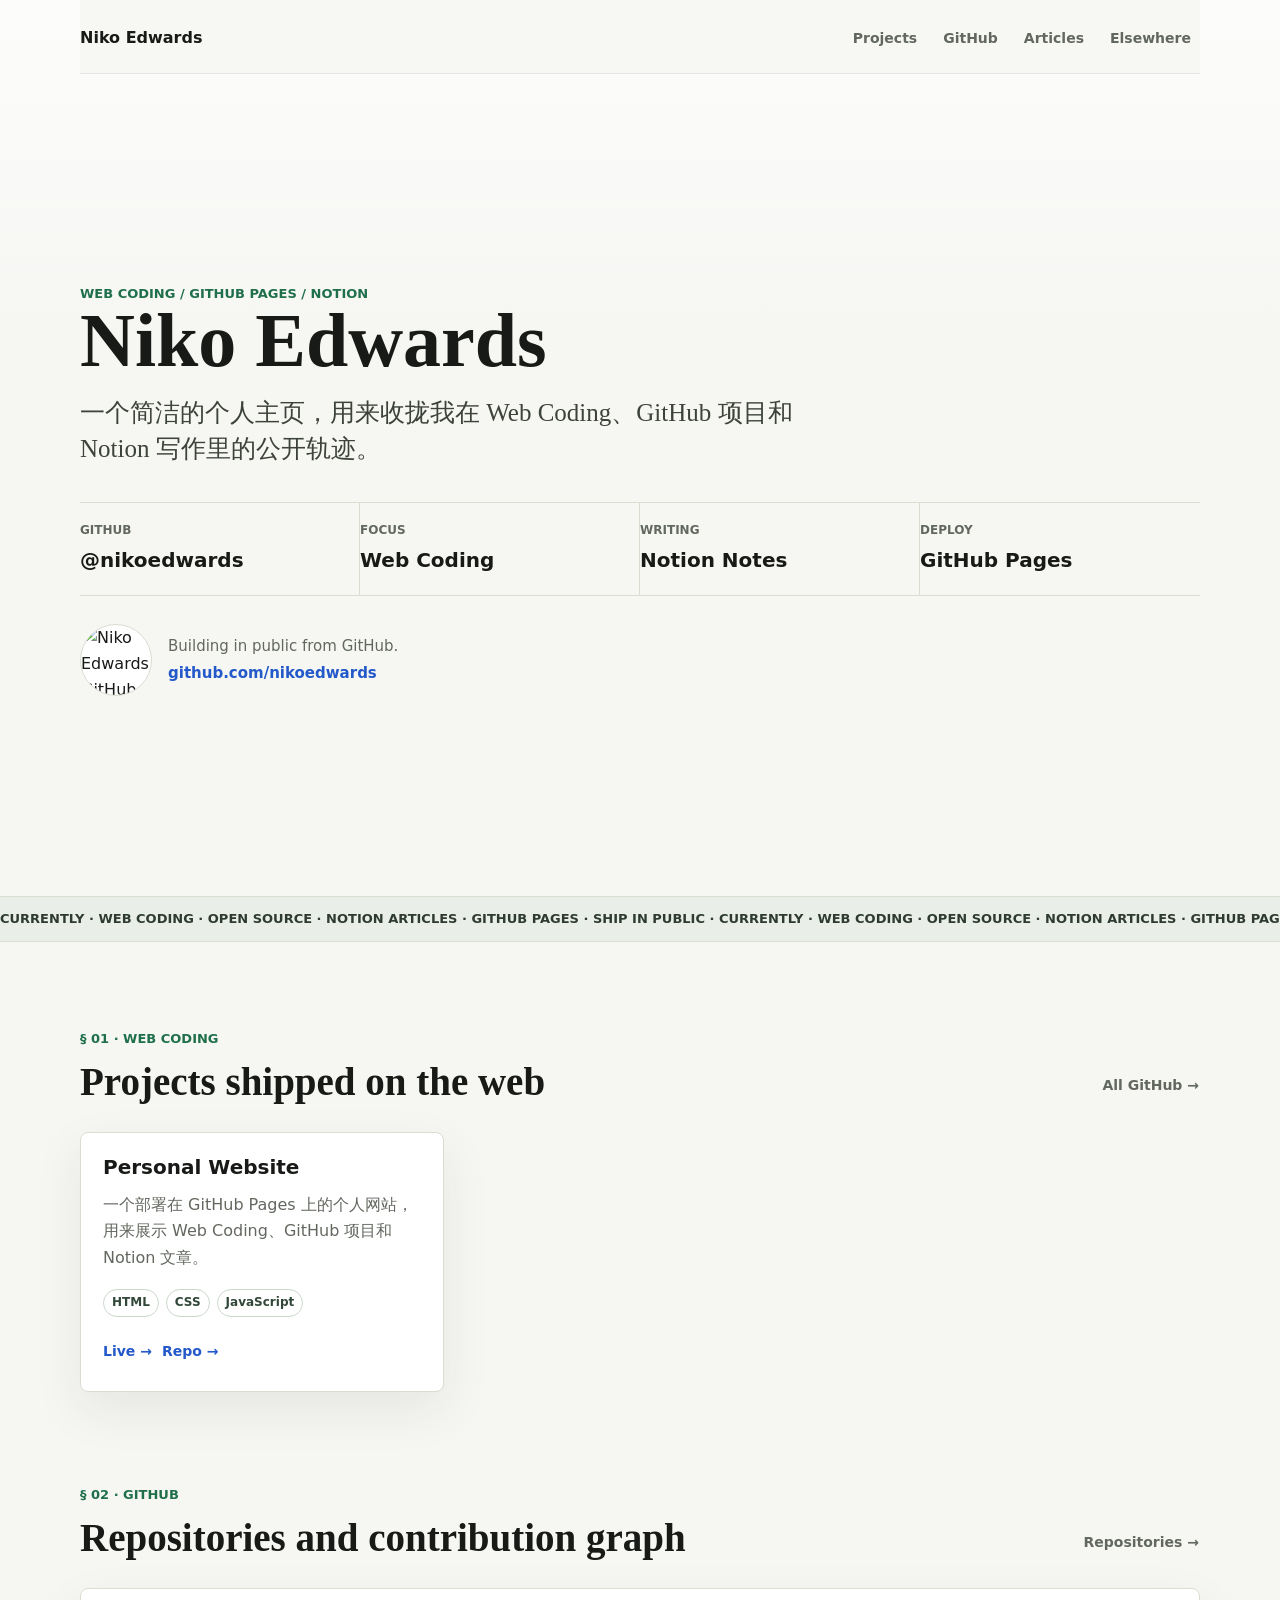
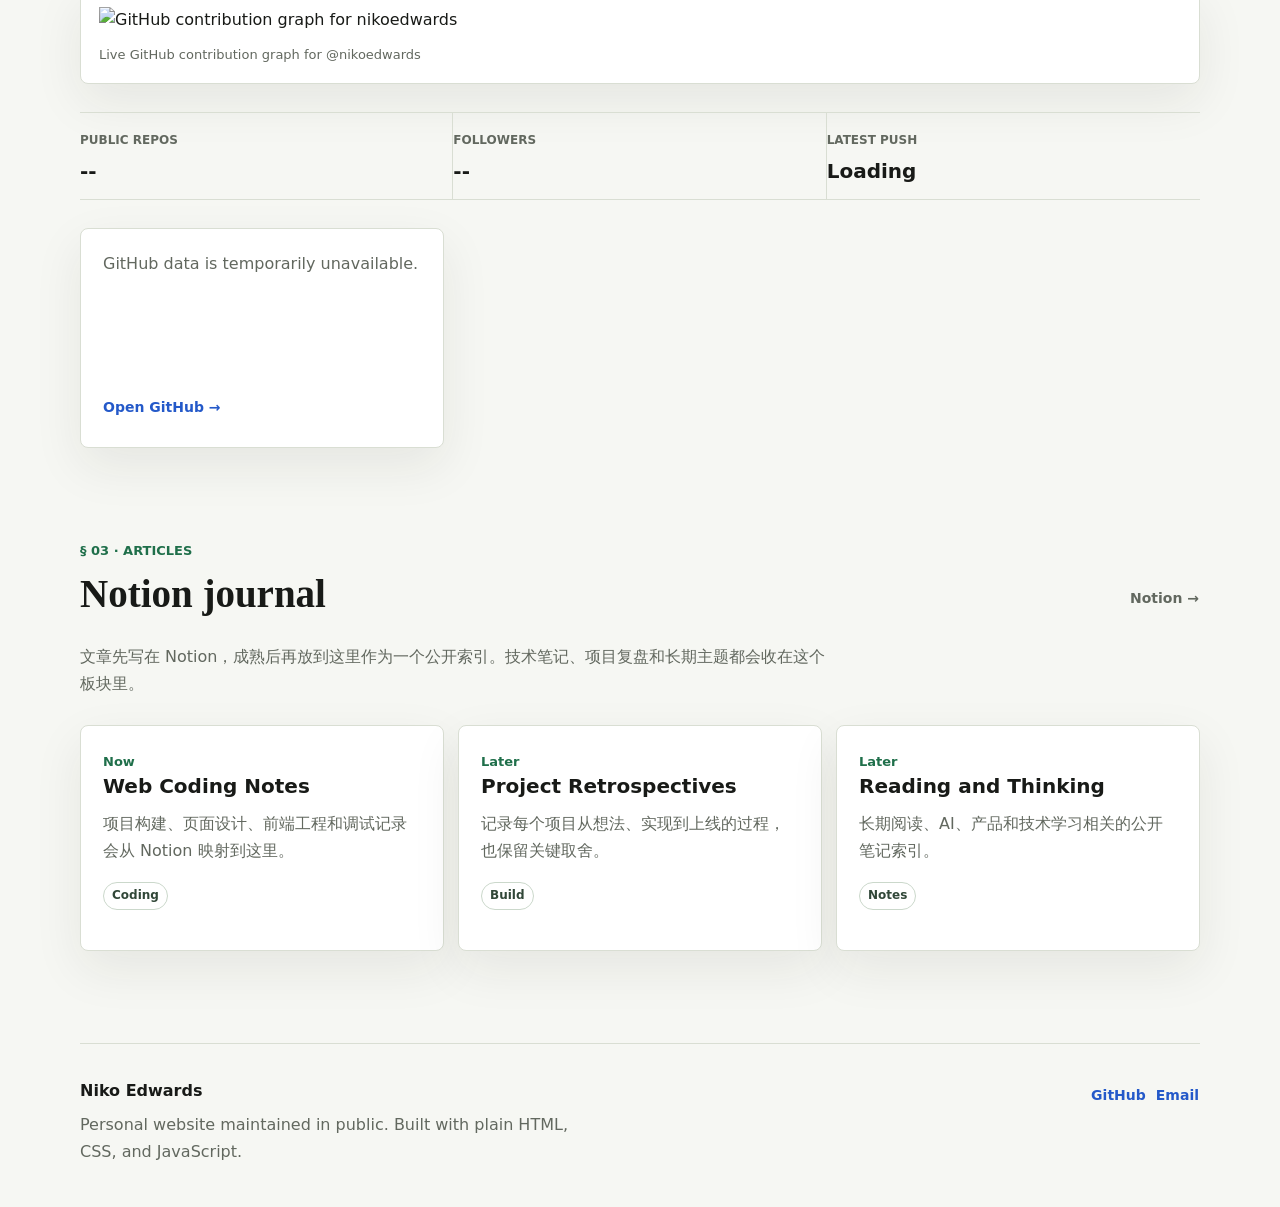
==== index.html @ 412f2b90 "Build personal website" ====
<!doctype html>
<html lang="zh-CN">
  <head>
    <meta charset="utf-8" />
    <meta name="viewport" content="width=device-width, initial-scale=1" />
    <title>Niko Edwards - Personal Website</title>
    <meta
      name="description"
      content="Niko Edwards 的个人网站，展示 Web Coding 项目、GitHub 仓库、Contribution 面板和 Notion 文章。"
    />
    <meta property="og:title" content="Niko Edwards - Personal Website" />
    <meta
      property="og:description"
      content="Web Coding projects, GitHub repositories, Notion articles, and social links."
    />
    <meta property="og:type" content="website" />
    <link rel="stylesheet" href="styles.css" />
    <script defer src="script.js"></script>
  </head>
  <body>
    <header class="site-header" aria-label="Primary">
      <a class="brand" href="#top">Niko Edwards</a>
      <nav class="nav-links" aria-label="Site navigation">
        <a href="#projects">Projects</a>
        <a href="#github">GitHub</a>
        <a href="#articles">Articles</a>
        <a href="#elsewhere">Elsewhere</a>
      </nav>
    </header>

    <main id="top">
      <section class="hero" aria-labelledby="hero-title">
        <div class="hero-kicker">Web Coding / GitHub Pages / Notion</div>
        <h1 id="hero-title">Niko Edwards</h1>
        <p class="hero-copy">
          一个简洁的个人主页，用来收拢我在 Web Coding、GitHub 项目和 Notion 写作里的公开轨迹。
        </p>

        <div class="hero-meta" aria-label="Profile summary">
          <div>
            <span>GitHub</span>
            <strong>@nikoedwards</strong>
          </div>
          <div>
            <span>Focus</span>
            <strong>Web Coding</strong>
          </div>
          <div>
            <span>Writing</span>
            <strong>Notion Notes</strong>
          </div>
          <div>
            <span>Deploy</span>
            <strong>GitHub Pages</strong>
          </div>
        </div>

        <div class="profile-strip" aria-label="GitHub profile">
          <img
            id="avatar"
            class="avatar"
            src="https://avatars.githubusercontent.com/u/76367747?v=4"
            alt="Niko Edwards GitHub avatar"
          />
          <div class="profile-copy">
            <span id="profile-line">Building in public from GitHub.</span>
            <a href="https://github.com/nikoedwards" target="_blank" rel="noreferrer">
              github.com/nikoedwards
            </a>
          </div>
        </div>
      </section>

      <div class="ticker" aria-hidden="true">
        <div>
          CURRENTLY · WEB CODING · OPEN SOURCE · NOTION ARTICLES · GITHUB PAGES · SHIP IN PUBLIC ·
          CURRENTLY · WEB CODING · OPEN SOURCE · NOTION ARTICLES · GITHUB PAGES · SHIP IN PUBLIC ·
        </div>
      </div>

      <section id="projects" class="section" aria-labelledby="projects-title">
        <div class="section-index">§ 01 · WEB CODING</div>
        <div class="section-head">
          <h2 id="projects-title">Projects shipped on the web</h2>
          <a class="text-link" href="https://github.com/nikoedwards" target="_blank" rel="noreferrer">
            All GitHub →
          </a>
        </div>
        <div id="project-grid" class="project-grid" aria-live="polite"></div>
      </section>

      <section id="github" class="section github-section" aria-labelledby="github-title">
        <div class="section-index">§ 02 · GITHUB</div>
        <div class="section-head">
          <h2 id="github-title">Repositories and contribution graph</h2>
          <a class="text-link" href="https://github.com/nikoedwards?tab=repositories" target="_blank" rel="noreferrer">
            Repositories →
          </a>
        </div>

        <figure class="contribution-frame">
          <img
            src="https://ghchart.rshah.org/1f6f4a/nikoedwards"
            alt="GitHub contribution graph for nikoedwards"
            loading="lazy"
          />
          <figcaption>Live GitHub contribution graph for @nikoedwards</figcaption>
        </figure>

        <div class="repo-summary" aria-label="GitHub summary">
          <div>
            <span>Public repos</span>
            <strong id="repo-count">--</strong>
          </div>
          <div>
            <span>Followers</span>
            <strong id="follower-count">--</strong>
          </div>
          <div>
            <span>Latest push</span>
            <strong id="latest-push">Loading</strong>
          </div>
        </div>

        <div id="repo-grid" class="repo-grid" aria-live="polite">
          <article class="repo-card loading-card">Loading GitHub repositories...</article>
        </div>
      </section>

      <section id="articles" class="section" aria-labelledby="articles-title">
        <div class="section-index">§ 03 · ARTICLES</div>
        <div class="section-head">
          <h2 id="articles-title">Notion journal</h2>
          <a id="notion-link" class="text-link" href="#" target="_blank" rel="noreferrer">Notion →</a>
        </div>
        <p class="section-copy">
          文章先写在 Notion，成熟后再放到这里作为一个公开索引。技术笔记、项目复盘和长期主题都会收在这个板块里。
        </p>
        <div id="article-grid" class="article-grid" aria-live="polite"></div>
      </section>
    </main>

    <footer id="elsewhere" class="site-footer">
      <div>
        <strong>Niko Edwards</strong>
        <p>Personal website maintained in public. Built with plain HTML, CSS, and JavaScript.</p>
      </div>
      <nav id="social-links" class="footer-links" aria-label="Social links"></nav>
    </footer>
  </body>
</html>
---- styles.css ----
:root {
  color-scheme: light;
  --paper: #f6f7f3;
  --ink: #181a17;
  --muted: #62685f;
  --line: #d9ded3;
  --panel: #ffffff;
  --green: #1f6f4a;
  --blue: #2459c9;
  --amber: #a85a16;
  --shadow: 0 18px 50px rgba(32, 43, 30, 0.08);
}

* {
  box-sizing: border-box;
}

html {
  scroll-behavior: smooth;
}

body {
  margin: 0;
  background:
    linear-gradient(180deg, rgba(255, 255, 255, 0.72), rgba(255, 255, 255, 0) 340px),
    var(--paper);
  color: var(--ink);
  font-family:
    Inter, ui-sans-serif, system-ui, -apple-system, BlinkMacSystemFont, "Segoe UI", sans-serif;
  font-size: 16px;
  line-height: 1.65;
  letter-spacing: 0;
}

a {
  color: inherit;
  text-decoration: none;
}

img {
  display: block;
  max-width: 100%;
}

.site-header {
  position: sticky;
  top: 0;
  z-index: 10;
  display: flex;
  align-items: center;
  justify-content: space-between;
  gap: 24px;
  width: min(1120px, calc(100% - 40px));
  margin: 0 auto;
  padding: 20px 0 16px;
  background: rgba(246, 247, 243, 0.88);
  border-bottom: 1px solid rgba(24, 26, 23, 0.08);
  backdrop-filter: blur(16px);
}

.brand {
  font-weight: 800;
  white-space: nowrap;
}

.nav-links,
.footer-links {
  display: flex;
  flex-wrap: wrap;
  gap: 8px;
  justify-content: flex-end;
}

.nav-links a,
.footer-links a,
.text-link {
  min-height: 36px;
  display: inline-flex;
  align-items: center;
  border: 1px solid transparent;
  color: var(--muted);
  font-size: 14px;
  font-weight: 700;
}

.nav-links a {
  padding: 6px 8px;
}

.nav-links a:hover,
.footer-links a:hover,
.text-link:hover {
  color: var(--ink);
  border-bottom-color: var(--green);
}

main {
  width: min(1120px, calc(100% - 40px));
  margin: 0 auto;
}

.hero {
  min-height: calc(100vh - 78px);
  display: flex;
  flex-direction: column;
  justify-content: center;
  padding: 56px 0 48px;
}

.hero-kicker,
.section-index {
  color: var(--green);
  font-size: 13px;
  font-weight: 800;
  text-transform: uppercase;
}

h1,
h2,
h3,
p {
  margin-top: 0;
}

h1 {
  max-width: 880px;
  margin-bottom: 18px;
  font-family: Georgia, "Times New Roman", serif;
  font-size: 76px;
  line-height: 0.96;
  font-weight: 700;
  letter-spacing: 0;
}

.hero-copy {
  max-width: 720px;
  margin-bottom: 34px;
  color: #3d433a;
  font-family: Georgia, "Times New Roman", serif;
  font-size: 25px;
  line-height: 1.45;
}

.hero-meta,
.repo-summary {
  display: grid;
  grid-template-columns: repeat(4, minmax(0, 1fr));
  border-top: 1px solid var(--line);
  border-bottom: 1px solid var(--line);
}

.hero-meta div,
.repo-summary div {
  min-height: 92px;
  padding: 18px 18px 16px 0;
  border-right: 1px solid var(--line);
}

.hero-meta div:last-child,
.repo-summary div:last-child {
  border-right: 0;
}

.hero-meta span,
.repo-summary span {
  display: block;
  color: var(--muted);
  font-size: 12px;
  font-weight: 800;
  text-transform: uppercase;
}

.hero-meta strong,
.repo-summary strong {
  display: block;
  margin-top: 8px;
  color: var(--ink);
  font-size: 20px;
  line-height: 1.2;
}

.profile-strip {
  display: flex;
  align-items: center;
  gap: 16px;
  margin-top: 28px;
}

.avatar {
  width: 72px;
  height: 72px;
  border-radius: 50%;
  border: 1px solid var(--line);
  background: var(--panel);
}

.profile-copy {
  display: grid;
  gap: 2px;
  color: var(--muted);
  font-size: 15px;
}

.profile-copy a {
  color: var(--blue);
  font-weight: 800;
}

.ticker {
  position: relative;
  left: 50%;
  width: 100vw;
  margin: 0 0 86px -50vw;
  overflow: hidden;
  border-top: 1px solid var(--line);
  border-bottom: 1px solid var(--line);
  background: #e9efe8;
  color: #2f3b30;
  font-size: 13px;
  font-weight: 900;
  white-space: nowrap;
}

.ticker div {
  width: max-content;
  padding: 11px 0;
  animation: ticker 34s linear infinite;
}

@keyframes ticker {
  from {
    transform: translateX(0);
  }

  to {
    transform: translateX(-50%);
  }
}

.section {
  padding: 0 0 92px;
}

.section-head {
  display: flex;
  align-items: flex-end;
  justify-content: space-between;
  gap: 24px;
  margin: 12px 0 28px;
}

h2 {
  max-width: 680px;
  margin-bottom: 0;
  font-family: Georgia, "Times New Roman", serif;
  font-size: 39px;
  line-height: 1.1;
  font-weight: 700;
  letter-spacing: 0;
}

.section-copy {
  max-width: 760px;
  margin-bottom: 28px;
  color: var(--muted);
}

.project-grid,
.repo-grid,
.article-grid {
  display: grid;
  grid-template-columns: repeat(3, minmax(0, 1fr));
  gap: 14px;
}

.project-card,
.repo-card,
.article-card {
  min-height: 250px;
  display: flex;
  flex-direction: column;
  justify-content: space-between;
  padding: 22px;
  border: 1px solid var(--line);
  border-radius: 8px;
  background: var(--panel);
  box-shadow: var(--shadow);
}

.project-card h3,
.repo-card h3,
.article-card h3 {
  margin-bottom: 12px;
  font-size: 20px;
  line-height: 1.25;
  letter-spacing: 0;
}

.project-card p,
.repo-card p,
.article-card p {
  margin-bottom: 18px;
  color: var(--muted);
}

.tag-list {
  display: flex;
  flex-wrap: wrap;
  gap: 7px;
  margin: 0 0 18px;
  padding: 0;
  list-style: none;
}

.tag-list li {
  padding: 3px 8px;
  border: 1px solid #cbd8cb;
  border-radius: 999px;
  color: #314738;
  font-size: 12px;
  font-weight: 800;
}

.card-links {
  display: flex;
  flex-wrap: wrap;
  gap: 10px;
  margin-top: auto;
}

.card-links a {
  min-height: 34px;
  display: inline-flex;
  align-items: center;
  color: var(--blue);
  font-size: 14px;
  font-weight: 800;
}

.github-section {
  position: relative;
}

.contribution-frame {
  margin: 0 0 18px;
  padding: 18px;
  overflow: auto;
  border: 1px solid var(--line);
  border-radius: 8px;
  background: var(--panel);
  box-shadow: var(--shadow);
}

.contribution-frame img {
  min-width: 720px;
  width: 100%;
  height: auto;
}

.contribution-frame figcaption {
  margin-top: 10px;
  color: var(--muted);
  font-size: 13px;
}

.repo-summary {
  margin: 28px 0;
  grid-template-columns: repeat(3, minmax(0, 1fr));
}

.repo-summary div {
  min-height: 84px;
}

.repo-card {
  min-height: 220px;
}

.repo-meta {
  display: flex;
  flex-wrap: wrap;
  gap: 12px;
  color: var(--muted);
  font-size: 13px;
  font-weight: 800;
}

.language-dot {
  width: 9px;
  height: 9px;
  display: inline-block;
  margin-right: 6px;
  border-radius: 50%;
  background: var(--amber);
}

.loading-card {
  color: var(--muted);
}

.article-card {
  min-height: 210px;
}

.article-date {
  color: var(--green);
  font-size: 13px;
  font-weight: 800;
}

.site-footer {
  width: min(1120px, calc(100% - 40px));
  display: flex;
  justify-content: space-between;
  gap: 36px;
  margin: 0 auto;
  padding: 34px 0 42px;
  border-top: 1px solid var(--line);
  color: var(--muted);
}

.site-footer strong {
  color: var(--ink);
}

.site-footer p {
  max-width: 520px;
  margin: 8px 0 0;
}

.footer-links {
  align-content: flex-start;
}

.footer-links a {
  color: var(--blue);
}

@media (prefers-reduced-motion: reduce) {
  html {
    scroll-behavior: auto;
  }

  .ticker div {
    animation: none;
  }
}

@media (max-width: 820px) {
  .site-header {
    align-items: flex-start;
    flex-direction: column;
    gap: 10px;
  }

  main,
  .site-header,
  .site-footer {
    width: min(100% - 28px, 1120px);
  }

  .hero {
    min-height: auto;
    padding: 46px 0 40px;
  }

  h1 {
    font-size: 48px;
  }

  .hero-copy {
    font-size: 21px;
  }

  .hero-meta,
  .repo-summary {
    grid-template-columns: repeat(2, minmax(0, 1fr));
  }

  .hero-meta div:nth-child(2),
  .repo-summary div:nth-child(2) {
    border-right: 0;
  }

  .project-grid,
  .repo-grid,
  .article-grid {
    grid-template-columns: 1fr;
  }

  .section-head {
    align-items: flex-start;
    flex-direction: column;
    gap: 8px;
  }

  h2 {
    font-size: 32px;
  }

  .site-footer {
    flex-direction: column;
  }
}

@media (max-width: 520px) {
  body {
    font-size: 15px;
  }

  .nav-links {
    justify-content: flex-start;
  }

  .nav-links a {
    padding-left: 0;
    padding-right: 10px;
  }

  h1 {
    font-size: 42px;
  }

  .hero-copy {
    font-size: 19px;
  }

  .hero-meta,
  .repo-summary {
    grid-template-columns: 1fr;
  }

  .hero-meta div,
  .repo-summary div,
  .hero-meta div:nth-child(2),
  .repo-summary div:nth-child(2) {
    border-right: 0;
  }

  .profile-strip {
    align-items: flex-start;
  }

  .avatar {
    width: 58px;
    height: 58px;
  }

  .ticker {
    margin-bottom: 64px;
  }

  .section {
    padding-bottom: 72px;
  }
}
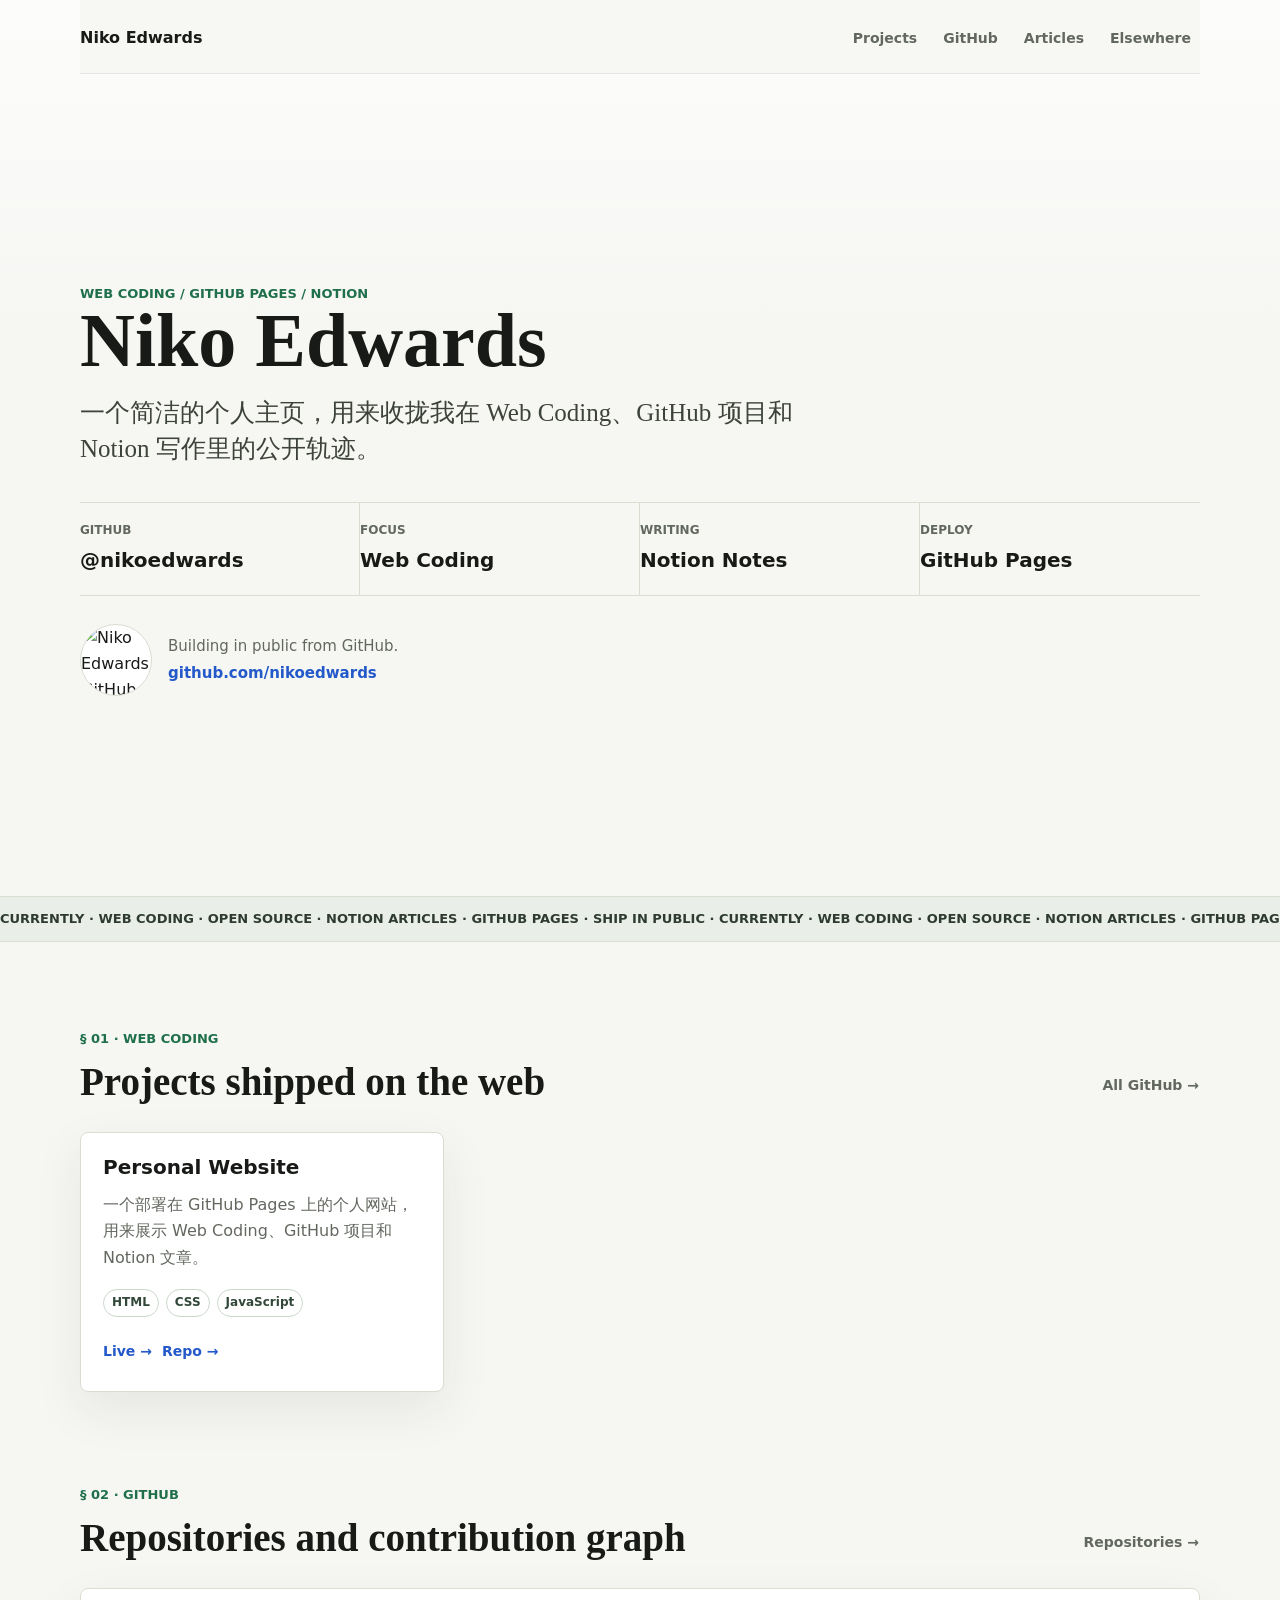
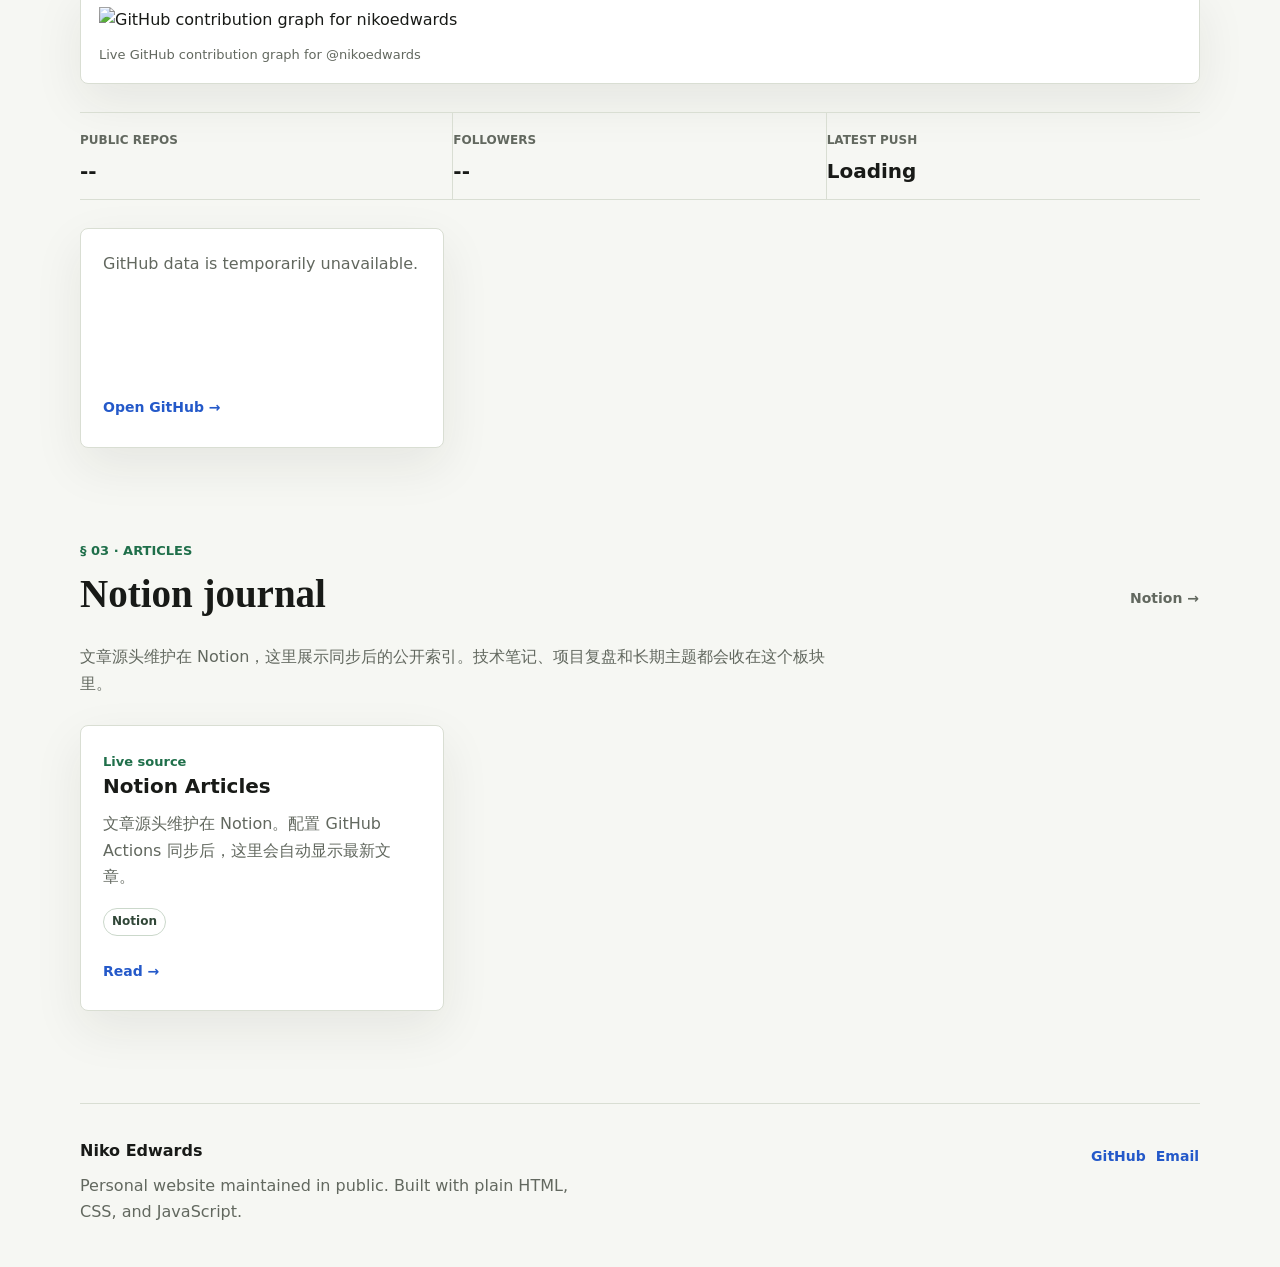
==== commit 035d11fc: "Add Notion article sync" ====
--- a/index.html
+++ b/index.html
@@ -134,9 +134,11 @@
           <a id="notion-link" class="text-link" href="#" target="_blank" rel="noreferrer">Notion →</a>
         </div>
         <p class="section-copy">
-          文章先写在 Notion，成熟后再放到这里作为一个公开索引。技术笔记、项目复盘和长期主题都会收在这个板块里。
+          文章源头维护在 Notion，这里展示同步后的公开索引。技术笔记、项目复盘和长期主题都会收在这个板块里。
         </p>
-        <div id="article-grid" class="article-grid" aria-live="polite"></div>
+        <div id="article-grid" class="article-grid" aria-live="polite">
+          <article class="article-card loading-card">Loading articles...</article>
+        </div>
       </section>
     </main>
 
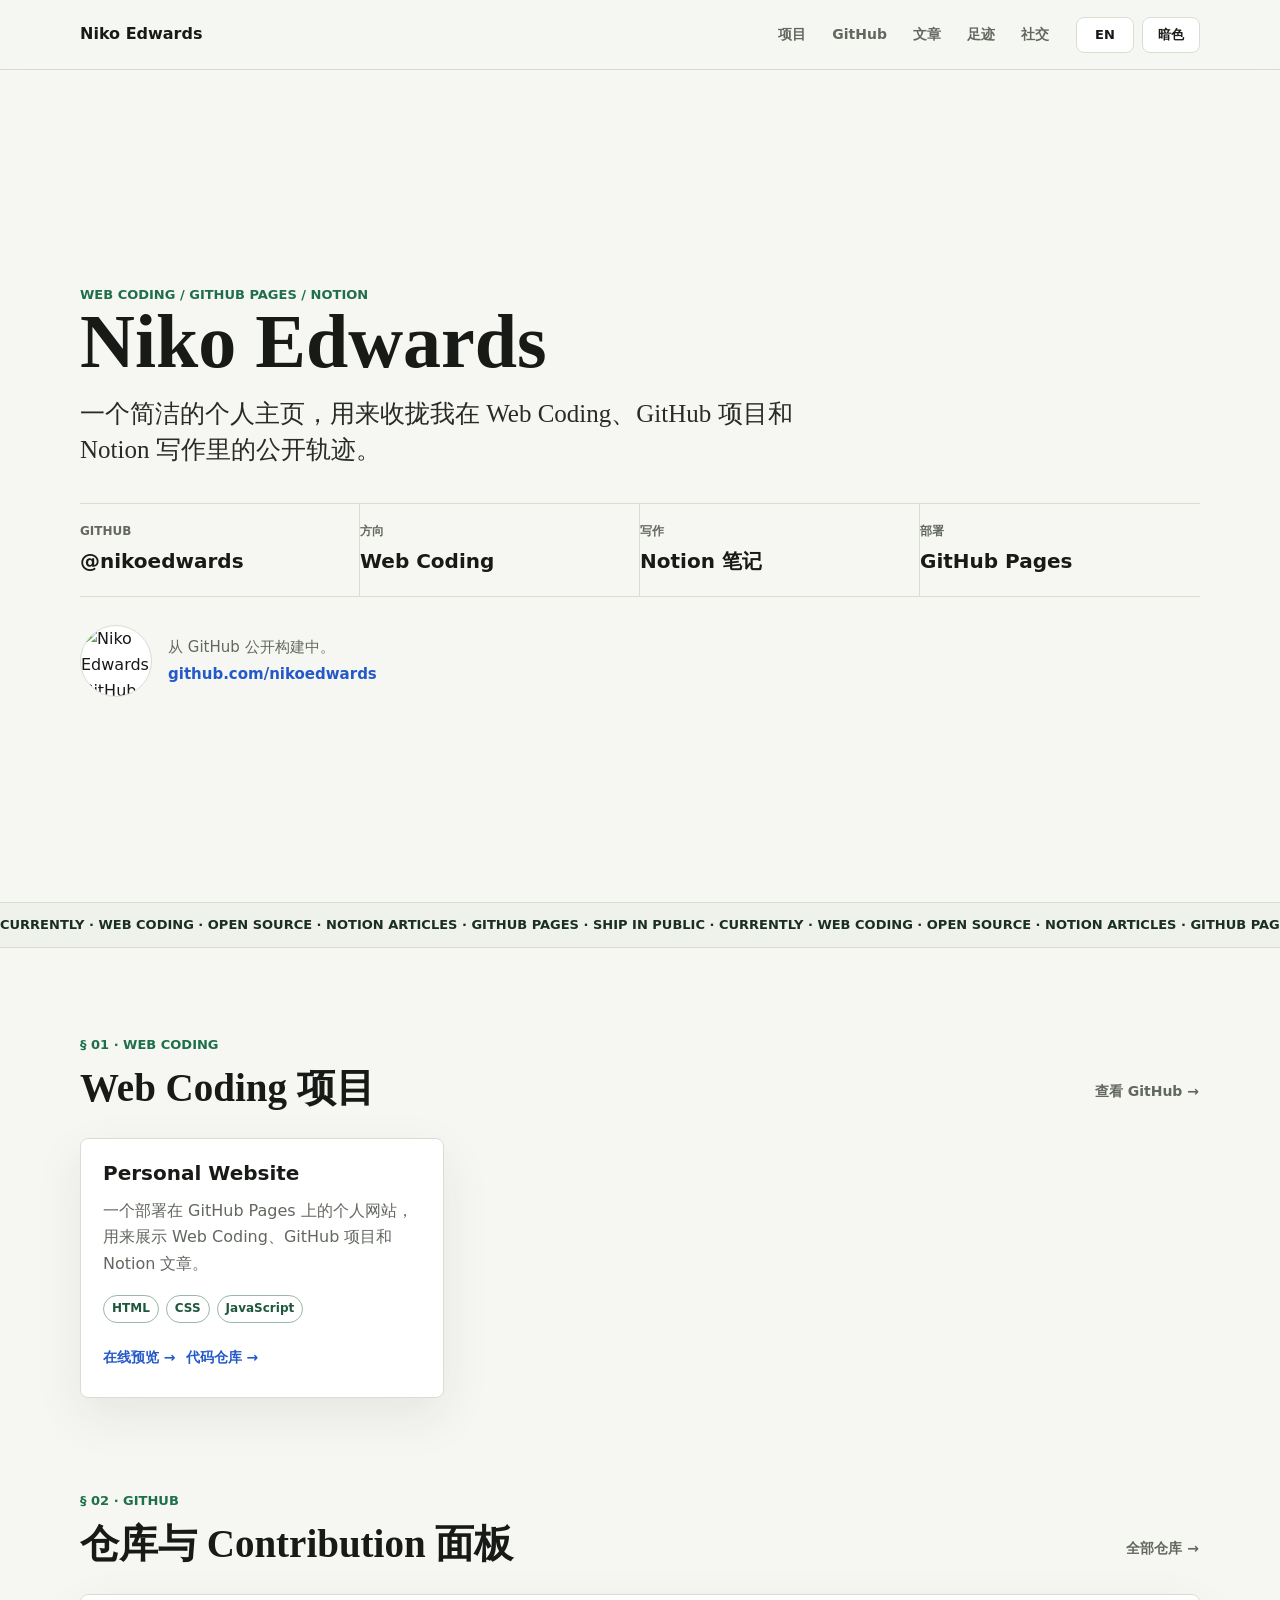
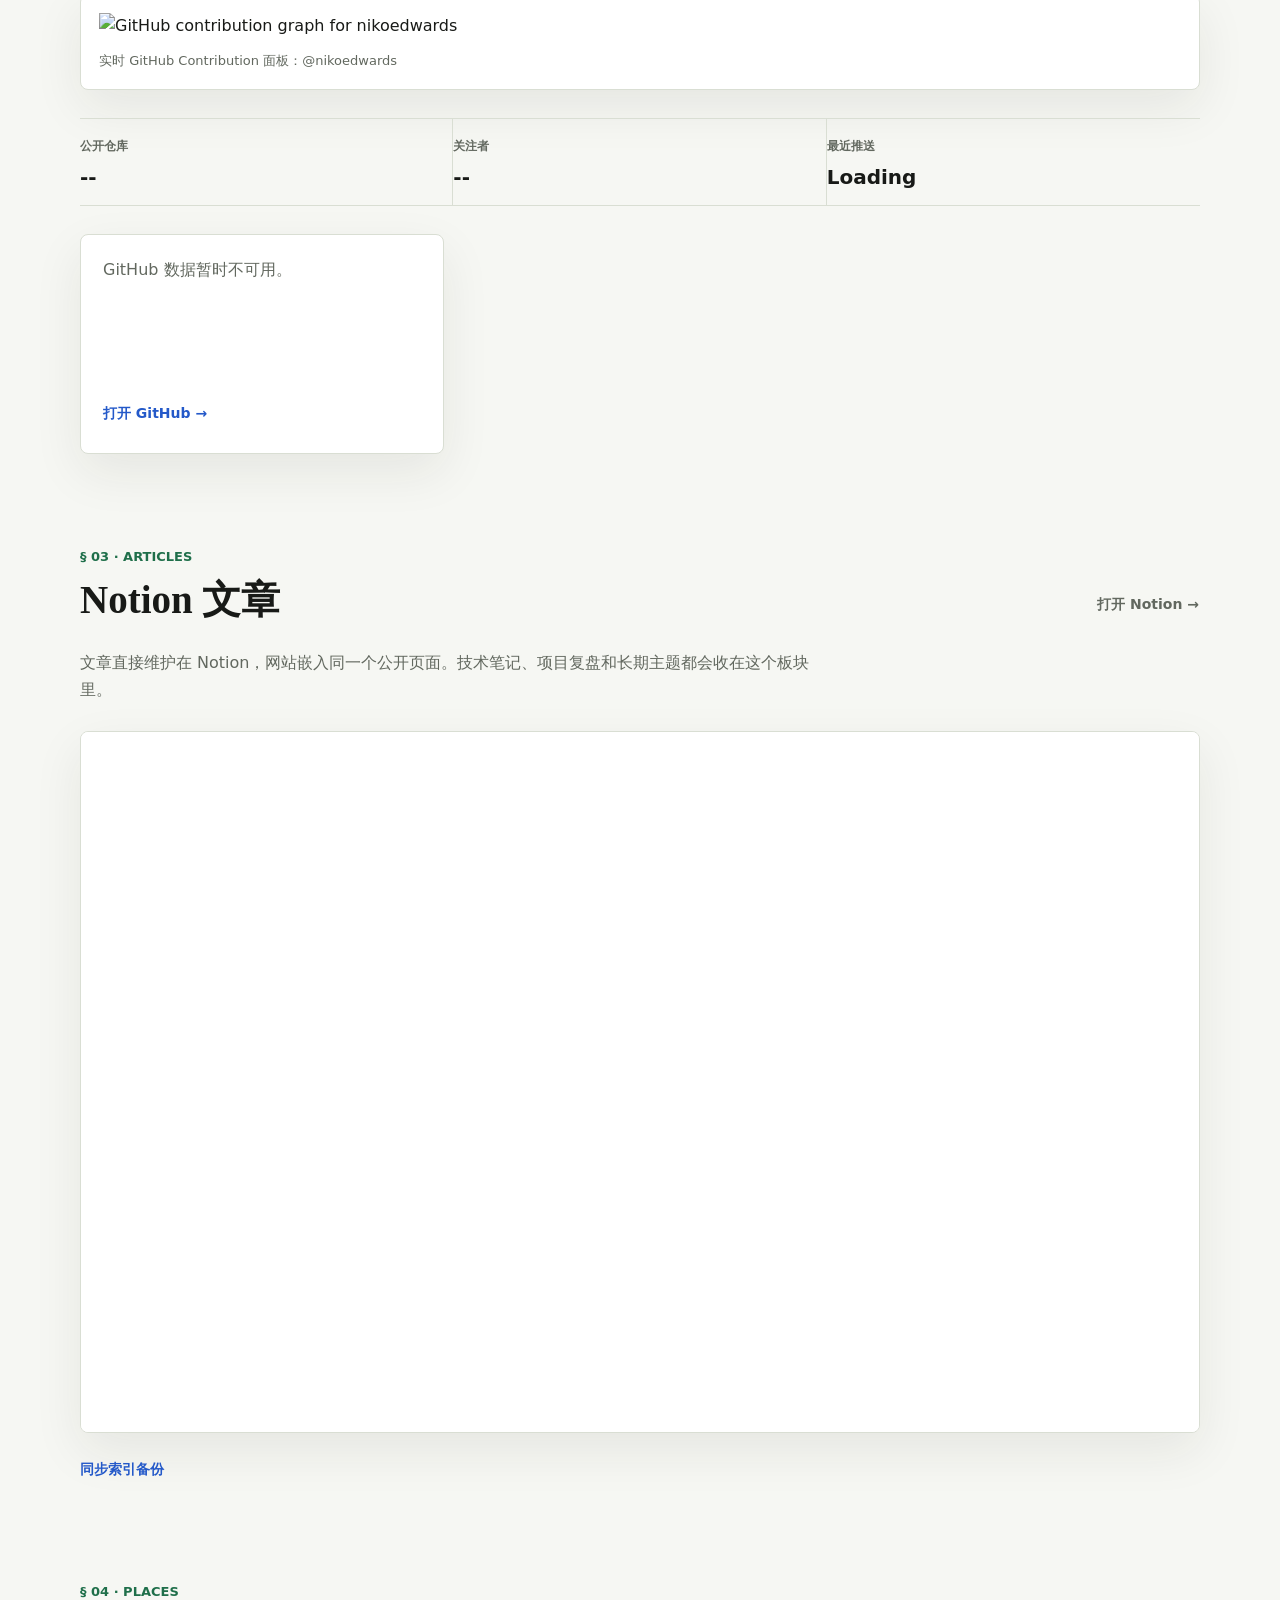
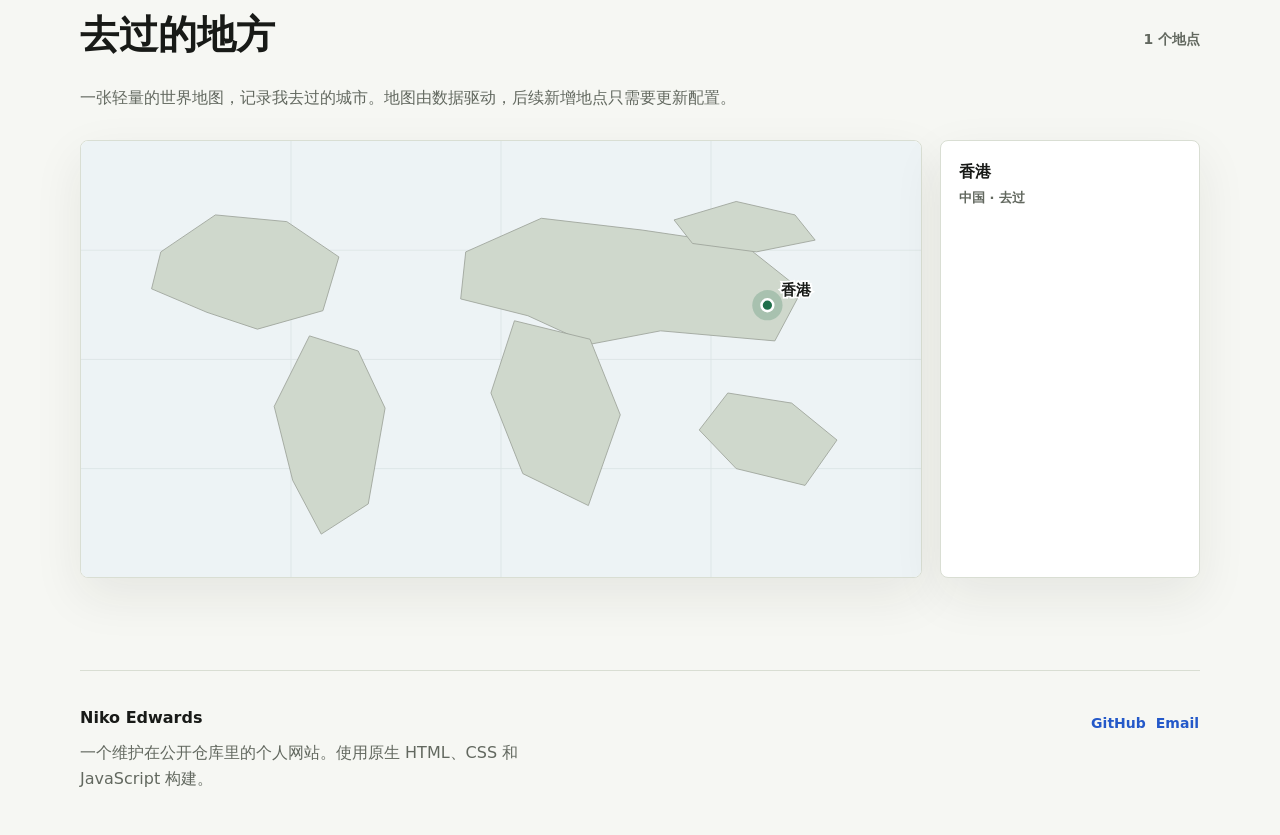
==== commit 1983be69: "Add Notion embed and site controls" ====
--- a/index.html
+++ b/index.html
@@ -6,12 +6,12 @@
     <title>Niko Edwards - Personal Website</title>
     <meta
       name="description"
-      content="Niko Edwards 的个人网站，展示 Web Coding 项目、GitHub 仓库、Contribution 面板和 Notion 文章。"
+      content="Niko Edwards 的个人网站，展示 Web Coding 项目、GitHub 仓库、Contribution 面板、Notion 文章和去过的地方。"
     />
     <meta property="og:title" content="Niko Edwards - Personal Website" />
     <meta
       property="og:description"
-      content="Web Coding projects, GitHub repositories, Notion articles, and social links."
+      content="Web Coding projects, GitHub repositories, Notion articles, and places visited."
     />
     <meta property="og:type" content="website" />
     <link rel="stylesheet" href="styles.css" />
@@ -19,39 +19,52 @@
   </head>
   <body>
     <header class="site-header" aria-label="Primary">
-      <a class="brand" href="#top">Niko Edwards</a>
-      <nav class="nav-links" aria-label="Site navigation">
-        <a href="#projects">Projects</a>
-        <a href="#github">GitHub</a>
-        <a href="#articles">Articles</a>
-        <a href="#elsewhere">Elsewhere</a>
-      </nav>
+      <div class="site-header-inner">
+        <a class="brand" href="#top">Niko Edwards</a>
+        <div class="header-cluster">
+          <nav class="nav-links" aria-label="Site navigation">
+            <a href="#projects" data-i18n="nav.projects">Projects</a>
+            <a href="#github" data-i18n="nav.github">GitHub</a>
+            <a href="#articles" data-i18n="nav.articles">Articles</a>
+            <a href="#places" data-i18n="nav.places">Places</a>
+            <a href="#elsewhere" data-i18n="nav.elsewhere">Elsewhere</a>
+          </nav>
+          <div class="display-controls" aria-label="Display controls">
+            <button id="language-toggle" class="control-button" type="button" aria-label="Switch language">
+              EN
+            </button>
+            <button id="theme-toggle" class="control-button" type="button" aria-label="Switch theme">
+              Dark
+            </button>
+          </div>
+        </div>
+      </div>
     </header>
 
     <main id="top">
       <section class="hero" aria-labelledby="hero-title">
-        <div class="hero-kicker">Web Coding / GitHub Pages / Notion</div>
+        <div class="hero-kicker" data-i18n="hero.kicker">Web Coding / GitHub Pages / Notion</div>
         <h1 id="hero-title">Niko Edwards</h1>
-        <p class="hero-copy">
+        <p class="hero-copy" data-i18n="hero.copy">
           一个简洁的个人主页，用来收拢我在 Web Coding、GitHub 项目和 Notion 写作里的公开轨迹。
         </p>
 
         <div class="hero-meta" aria-label="Profile summary">
           <div>
-            <span>GitHub</span>
+            <span data-i18n="hero.meta.githubLabel">GitHub</span>
             <strong>@nikoedwards</strong>
           </div>
           <div>
-            <span>Focus</span>
-            <strong>Web Coding</strong>
-          </div>
-          <div>
-            <span>Writing</span>
-            <strong>Notion Notes</strong>
-          </div>
-          <div>
-            <span>Deploy</span>
-            <strong>GitHub Pages</strong>
+            <span data-i18n="hero.meta.focusLabel">Focus</span>
+            <strong data-i18n="hero.meta.focusValue">Web Coding</strong>
+          </div>
+          <div>
+            <span data-i18n="hero.meta.writingLabel">Writing</span>
+            <strong data-i18n="hero.meta.writingValue">Notion Notes</strong>
+          </div>
+          <div>
+            <span data-i18n="hero.meta.deployLabel">Deploy</span>
+            <strong data-i18n="hero.meta.deployValue">GitHub Pages</strong>
           </div>
         </div>
 
@@ -72,17 +85,23 @@
       </section>
 
       <div class="ticker" aria-hidden="true">
-        <div>
+        <div id="ticker-line">
           CURRENTLY · WEB CODING · OPEN SOURCE · NOTION ARTICLES · GITHUB PAGES · SHIP IN PUBLIC ·
           CURRENTLY · WEB CODING · OPEN SOURCE · NOTION ARTICLES · GITHUB PAGES · SHIP IN PUBLIC ·
         </div>
       </div>
 
       <section id="projects" class="section" aria-labelledby="projects-title">
-        <div class="section-index">§ 01 · WEB CODING</div>
-        <div class="section-head">
-          <h2 id="projects-title">Projects shipped on the web</h2>
-          <a class="text-link" href="https://github.com/nikoedwards" target="_blank" rel="noreferrer">
+        <div class="section-index" data-i18n="projects.index">§ 01 · WEB CODING</div>
+        <div class="section-head">
+          <h2 id="projects-title" data-i18n="projects.title">Projects shipped on the web</h2>
+          <a
+            class="text-link"
+            href="https://github.com/nikoedwards"
+            target="_blank"
+            rel="noreferrer"
+            data-i18n="projects.allGithub"
+          >
             All GitHub →
           </a>
         </div>
@@ -90,10 +109,16 @@
       </section>
 
       <section id="github" class="section github-section" aria-labelledby="github-title">
-        <div class="section-index">§ 02 · GITHUB</div>
-        <div class="section-head">
-          <h2 id="github-title">Repositories and contribution graph</h2>
-          <a class="text-link" href="https://github.com/nikoedwards?tab=repositories" target="_blank" rel="noreferrer">
+        <div class="section-index" data-i18n="github.index">§ 02 · GITHUB</div>
+        <div class="section-head">
+          <h2 id="github-title" data-i18n="github.title">Repositories and contribution graph</h2>
+          <a
+            class="text-link"
+            href="https://github.com/nikoedwards?tab=repositories"
+            target="_blank"
+            rel="noreferrer"
+            data-i18n="github.repositories"
+          >
             Repositories →
           </a>
         </div>
@@ -104,40 +129,91 @@
             alt="GitHub contribution graph for nikoedwards"
             loading="lazy"
           />
-          <figcaption>Live GitHub contribution graph for @nikoedwards</figcaption>
+          <figcaption data-i18n="github.contributionCaption">
+            Live GitHub contribution graph for @nikoedwards
+          </figcaption>
         </figure>
 
         <div class="repo-summary" aria-label="GitHub summary">
           <div>
-            <span>Public repos</span>
+            <span data-i18n="github.publicRepos">Public repos</span>
             <strong id="repo-count">--</strong>
           </div>
           <div>
-            <span>Followers</span>
+            <span data-i18n="github.followers">Followers</span>
             <strong id="follower-count">--</strong>
           </div>
           <div>
-            <span>Latest push</span>
+            <span data-i18n="github.latestPush">Latest push</span>
             <strong id="latest-push">Loading</strong>
           </div>
         </div>
 
         <div id="repo-grid" class="repo-grid" aria-live="polite">
-          <article class="repo-card loading-card">Loading GitHub repositories...</article>
+          <article class="repo-card loading-card" data-i18n="github.loading">Loading GitHub repositories...</article>
         </div>
       </section>
 
       <section id="articles" class="section" aria-labelledby="articles-title">
-        <div class="section-index">§ 03 · ARTICLES</div>
-        <div class="section-head">
-          <h2 id="articles-title">Notion journal</h2>
-          <a id="notion-link" class="text-link" href="#" target="_blank" rel="noreferrer">Notion →</a>
-        </div>
-        <p class="section-copy">
-          文章源头维护在 Notion，这里展示同步后的公开索引。技术笔记、项目复盘和长期主题都会收在这个板块里。
-        </p>
-        <div id="article-grid" class="article-grid" aria-live="polite">
-          <article class="article-card loading-card">Loading articles...</article>
+        <div class="section-index" data-i18n="articles.index">§ 03 · ARTICLES</div>
+        <div class="section-head">
+          <h2 id="articles-title" data-i18n="articles.title">Notion journal</h2>
+          <a id="notion-link" class="text-link" href="#" target="_blank" rel="noreferrer" data-i18n="articles.open">
+            Open Notion →
+          </a>
+        </div>
+        <p class="section-copy" data-i18n="articles.copy">
+          文章直接维护在 Notion，网站嵌入同一个公开页面。技术笔记、项目复盘和长期主题都会收在这个板块里。
+        </p>
+
+        <div class="notion-embed-shell">
+          <iframe
+            id="notion-frame"
+            class="notion-frame"
+            title="Niko Edwards Notion articles"
+            loading="lazy"
+            frameborder="0"
+            allowfullscreen
+          ></iframe>
+        </div>
+
+        <details class="article-fallback">
+          <summary data-i18n="articles.fallbackTitle">Synced article index</summary>
+          <div id="article-grid" class="article-grid" aria-live="polite">
+            <article class="article-card loading-card" data-i18n="articles.loading">Loading articles...</article>
+          </div>
+        </details>
+      </section>
+
+      <section id="places" class="section" aria-labelledby="places-title">
+        <div class="section-index" data-i18n="places.index">§ 04 · PLACES</div>
+        <div class="section-head">
+          <h2 id="places-title" data-i18n="places.title">Places I've been</h2>
+          <span id="visited-count" class="text-badge">1 place</span>
+        </div>
+        <p class="section-copy" data-i18n="places.copy">
+          一张轻量的世界地图，记录我去过的城市。地图由数据驱动，后续新增地点只需要更新配置。
+        </p>
+
+        <div class="map-panel">
+          <svg class="world-map" viewBox="0 0 1000 520" role="img" aria-labelledby="map-title map-desc">
+            <title id="map-title">Visited places map</title>
+            <desc id="map-desc">A simplified world map with Hong Kong highlighted.</desc>
+            <rect class="map-ocean" width="1000" height="520" rx="8"></rect>
+            <g class="map-grid" aria-hidden="true">
+              <path d="M0 130H1000M0 260H1000M0 390H1000M250 0V520M500 0V520M750 0V520"></path>
+            </g>
+            <g class="map-land" aria-hidden="true">
+              <path d="M95 132 160 88 245 96 307 138 288 202 210 224 150 204 84 176Z"></path>
+              <path d="M272 232 330 250 362 318 342 432 286 468 252 404 230 316Z"></path>
+              <path d="M458 132 548 92 668 106 790 124 858 178 826 238 690 226 606 242 532 208 452 188Z"></path>
+              <path d="M516 214 606 236 642 326 604 434 526 396 488 300Z"></path>
+              <path d="M770 300 846 312 900 356 862 410 780 390 736 344Z"></path>
+              <path d="M706 94 780 72 850 88 874 118 804 132 728 122Z"></path>
+            </g>
+            <g id="visited-markers" class="visited-markers"></g>
+          </svg>
+          <div id="visited-list" class="visited-list" aria-label="Visited places"></div>
         </div>
       </section>
     </main>
@@ -145,7 +221,9 @@
     <footer id="elsewhere" class="site-footer">
       <div>
         <strong>Niko Edwards</strong>
-        <p>Personal website maintained in public. Built with plain HTML, CSS, and JavaScript.</p>
+        <p data-i18n="footer.copy">
+          Personal website maintained in public. Built with plain HTML, CSS, and JavaScript.
+        </p>
       </div>
       <nav id="social-links" class="footer-links" aria-label="Social links"></nav>
     </footer>
--- a/styles.css
+++ b/styles.css
@@ -1,14 +1,37 @@
 :root {
   color-scheme: light;
   --paper: #f6f7f3;
+  --paper-rgb: 246, 247, 243;
   --ink: #181a17;
   --muted: #62685f;
   --line: #d9ded3;
   --panel: #ffffff;
+  --panel-soft: #eef2ea;
   --green: #1f6f4a;
   --blue: #2459c9;
   --amber: #a85a16;
+  --map-water: #edf3f5;
+  --map-land: #cfd8cc;
+  --map-grid: #dce4e5;
   --shadow: 0 18px 50px rgba(32, 43, 30, 0.08);
+}
+
+[data-theme="dark"] {
+  color-scheme: dark;
+  --paper: #111511;
+  --paper-rgb: 17, 21, 17;
+  --ink: #f3f1e9;
+  --muted: #a5ad9f;
+  --line: #30382f;
+  --panel: #191f19;
+  --panel-soft: #202820;
+  --green: #70c798;
+  --blue: #8cacff;
+  --amber: #e1a45a;
+  --map-water: #151d20;
+  --map-land: #2d3a2d;
+  --map-grid: #263236;
+  --shadow: 0 18px 50px rgba(0, 0, 0, 0.28);
 }
 
 * {
@@ -22,7 +45,7 @@
 body {
   margin: 0;
   background:
-    linear-gradient(180deg, rgba(255, 255, 255, 0.72), rgba(255, 255, 255, 0) 340px),
+    linear-gradient(180deg, rgba(var(--paper-rgb), 0.72), rgba(var(--paper-rgb), 0) 340px),
     var(--paper);
   color: var(--ink);
   font-family:
@@ -32,9 +55,18 @@
   letter-spacing: 0;
 }
 
+a,
+button {
+  color: inherit;
+  font: inherit;
+}
+
 a {
-  color: inherit;
   text-decoration: none;
+}
+
+button {
+  cursor: pointer;
 }
 
 img {
@@ -46,16 +78,20 @@
   position: sticky;
   top: 0;
   z-index: 10;
+  width: 100%;
+  background: rgba(var(--paper-rgb), 0.9);
+  border-bottom: 1px solid rgba(98, 104, 95, 0.2);
+  backdrop-filter: blur(16px);
+}
+
+.site-header-inner {
+  width: min(1120px, calc(100% - 40px));
   display: flex;
   align-items: center;
   justify-content: space-between;
   gap: 24px;
-  width: min(1120px, calc(100% - 40px));
   margin: 0 auto;
-  padding: 20px 0 16px;
-  background: rgba(246, 247, 243, 0.88);
-  border-bottom: 1px solid rgba(24, 26, 23, 0.08);
-  backdrop-filter: blur(16px);
+  padding: 16px 0;
 }
 
 .brand {
@@ -63,8 +99,16 @@
   white-space: nowrap;
 }
 
+.header-cluster {
+  display: flex;
+  align-items: center;
+  justify-content: flex-end;
+  gap: 18px;
+}
+
 .nav-links,
-.footer-links {
+.footer-links,
+.display-controls {
   display: flex;
   flex-wrap: wrap;
   gap: 8px;
@@ -94,13 +138,29 @@
   border-bottom-color: var(--green);
 }
 
+.control-button {
+  min-width: 58px;
+  min-height: 36px;
+  padding: 6px 10px;
+  border: 1px solid var(--line);
+  border-radius: 8px;
+  background: var(--panel);
+  color: var(--ink);
+  font-size: 13px;
+  font-weight: 800;
+}
+
+.control-button:hover {
+  border-color: var(--green);
+}
+
 main {
   width: min(1120px, calc(100% - 40px));
   margin: 0 auto;
 }
 
 .hero {
-  min-height: calc(100vh - 78px);
+  min-height: calc(100vh - 68px);
   display: flex;
   flex-direction: column;
   justify-content: center;
@@ -135,7 +195,7 @@
 .hero-copy {
   max-width: 720px;
   margin-bottom: 34px;
-  color: #3d433a;
+  color: color-mix(in srgb, var(--ink) 78%, var(--muted));
   font-family: Georgia, "Times New Roman", serif;
   font-size: 25px;
   line-height: 1.45;
@@ -214,8 +274,8 @@
   overflow: hidden;
   border-top: 1px solid var(--line);
   border-bottom: 1px solid var(--line);
-  background: #e9efe8;
-  color: #2f3b30;
+  background: var(--panel-soft);
+  color: color-mix(in srgb, var(--ink) 76%, var(--green));
   font-size: 13px;
   font-weight: 900;
   white-space: nowrap;
@@ -314,9 +374,9 @@
 
 .tag-list li {
   padding: 3px 8px;
-  border: 1px solid #cbd8cb;
+  border: 1px solid color-mix(in srgb, var(--green) 34%, var(--line));
   border-radius: 999px;
-  color: #314738;
+  color: color-mix(in srgb, var(--green) 72%, var(--ink));
   font-size: 12px;
   font-weight: 800;
 }
@@ -398,6 +458,43 @@
   color: var(--muted);
 }
 
+.notion-embed-shell {
+  height: min(78vh, 860px);
+  min-height: 620px;
+  overflow: hidden;
+  border: 1px solid var(--line);
+  border-radius: 8px;
+  background: var(--panel);
+  box-shadow: var(--shadow);
+}
+
+.notion-frame {
+  width: 100%;
+  height: 100%;
+  display: block;
+  border: 0;
+  background: var(--panel);
+}
+
+.article-fallback {
+  margin-top: 18px;
+  color: var(--muted);
+}
+
+.article-fallback summary {
+  min-height: 38px;
+  display: inline-flex;
+  align-items: center;
+  color: var(--blue);
+  font-size: 14px;
+  font-weight: 800;
+  cursor: pointer;
+}
+
+.article-fallback .article-grid {
+  margin-top: 14px;
+}
+
 .article-card {
   min-height: 210px;
 }
@@ -406,6 +503,100 @@
   color: var(--green);
   font-size: 13px;
   font-weight: 800;
+}
+
+.text-badge {
+  min-height: 36px;
+  display: inline-flex;
+  align-items: center;
+  color: var(--muted);
+  font-size: 14px;
+  font-weight: 800;
+}
+
+.map-panel {
+  display: grid;
+  grid-template-columns: minmax(0, 1fr) 260px;
+  gap: 18px;
+  align-items: stretch;
+}
+
+.world-map {
+  width: 100%;
+  min-height: 360px;
+  display: block;
+  border: 1px solid var(--line);
+  border-radius: 8px;
+  background: var(--panel);
+  box-shadow: var(--shadow);
+}
+
+.map-ocean {
+  fill: var(--map-water);
+}
+
+.map-grid path {
+  fill: none;
+  stroke: var(--map-grid);
+  stroke-width: 1;
+}
+
+.map-land path {
+  fill: var(--map-land);
+  stroke: color-mix(in srgb, var(--map-land) 72%, var(--ink));
+  stroke-width: 1;
+}
+
+.visited-marker .pin-halo {
+  fill: color-mix(in srgb, var(--green) 22%, transparent);
+}
+
+.visited-marker .pin {
+  fill: var(--green);
+  stroke: var(--panel);
+  stroke-width: 3;
+}
+
+.visited-marker text {
+  fill: var(--ink);
+  font-size: 18px;
+  font-weight: 800;
+  paint-order: stroke;
+  stroke: var(--panel);
+  stroke-width: 4;
+}
+
+.visited-list {
+  display: grid;
+  gap: 10px;
+  align-content: start;
+  padding: 18px;
+  border: 1px solid var(--line);
+  border-radius: 8px;
+  background: var(--panel);
+  box-shadow: var(--shadow);
+}
+
+.visited-item {
+  display: grid;
+  gap: 2px;
+  padding-bottom: 10px;
+  border-bottom: 1px solid var(--line);
+}
+
+.visited-item:last-child {
+  padding-bottom: 0;
+  border-bottom: 0;
+}
+
+.visited-item strong {
+  font-size: 16px;
+}
+
+.visited-item span {
+  color: var(--muted);
+  font-size: 13px;
+  font-weight: 700;
 }
 
 .site-footer {
@@ -446,15 +637,23 @@
   }
 }
 
-@media (max-width: 820px) {
-  .site-header {
+@media (max-width: 940px) {
+  .site-header-inner {
     align-items: flex-start;
     flex-direction: column;
     gap: 10px;
   }
 
+  .header-cluster {
+    width: 100%;
+    align-items: flex-start;
+    justify-content: space-between;
+  }
+}
+
+@media (max-width: 820px) {
   main,
-  .site-header,
+  .site-header-inner,
   .site-footer {
     width: min(100% - 28px, 1120px);
   }
@@ -484,7 +683,8 @@
 
   .project-grid,
   .repo-grid,
-  .article-grid {
+  .article-grid,
+  .map-panel {
     grid-template-columns: 1fr;
   }
 
@@ -498,17 +698,28 @@
     font-size: 32px;
   }
 
+  .notion-embed-shell {
+    height: 72vh;
+    min-height: 520px;
+  }
+
   .site-footer {
     flex-direction: column;
   }
 }
 
-@media (max-width: 520px) {
+@media (max-width: 560px) {
   body {
     font-size: 15px;
   }
 
-  .nav-links {
+  .header-cluster {
+    flex-direction: column;
+    gap: 10px;
+  }
+
+  .nav-links,
+  .display-controls {
     justify-content: flex-start;
   }
 
@@ -553,4 +764,8 @@
   .section {
     padding-bottom: 72px;
   }
-}
+
+  .world-map {
+    min-height: 270px;
+  }
+}
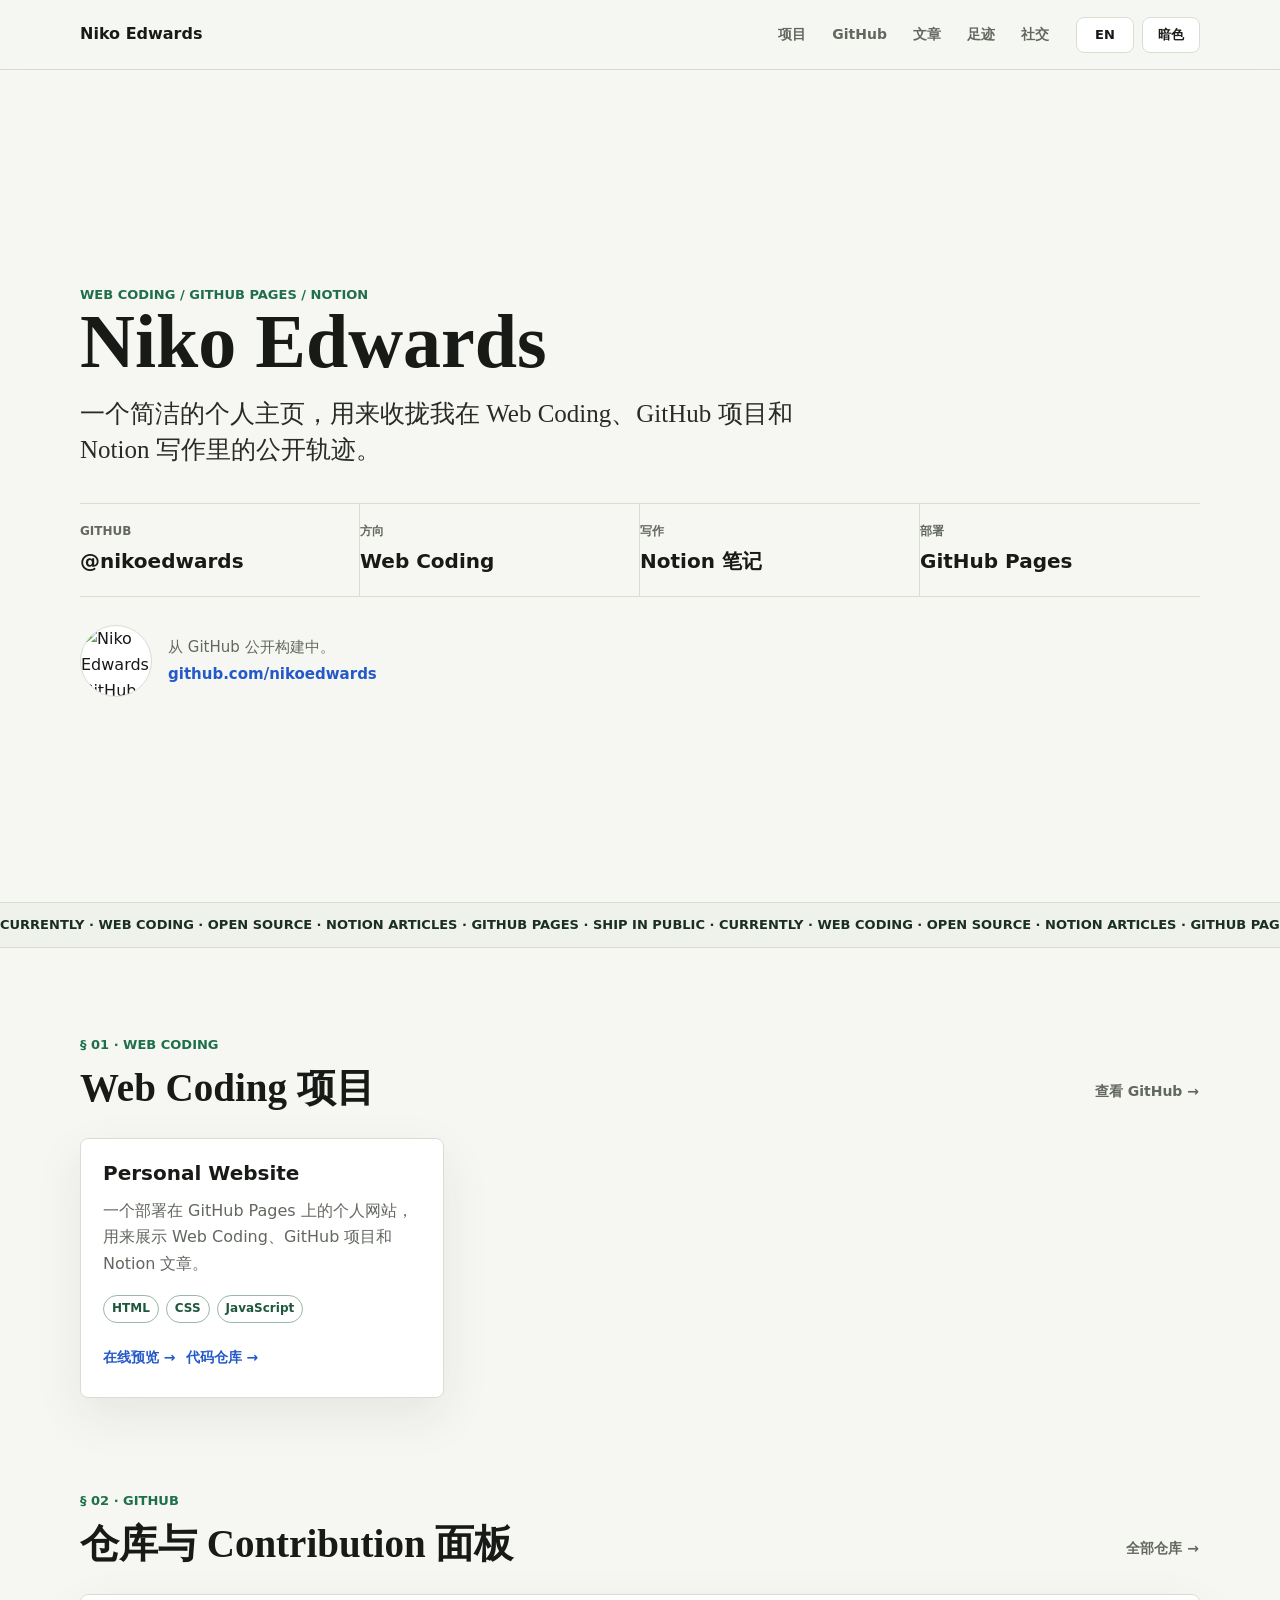
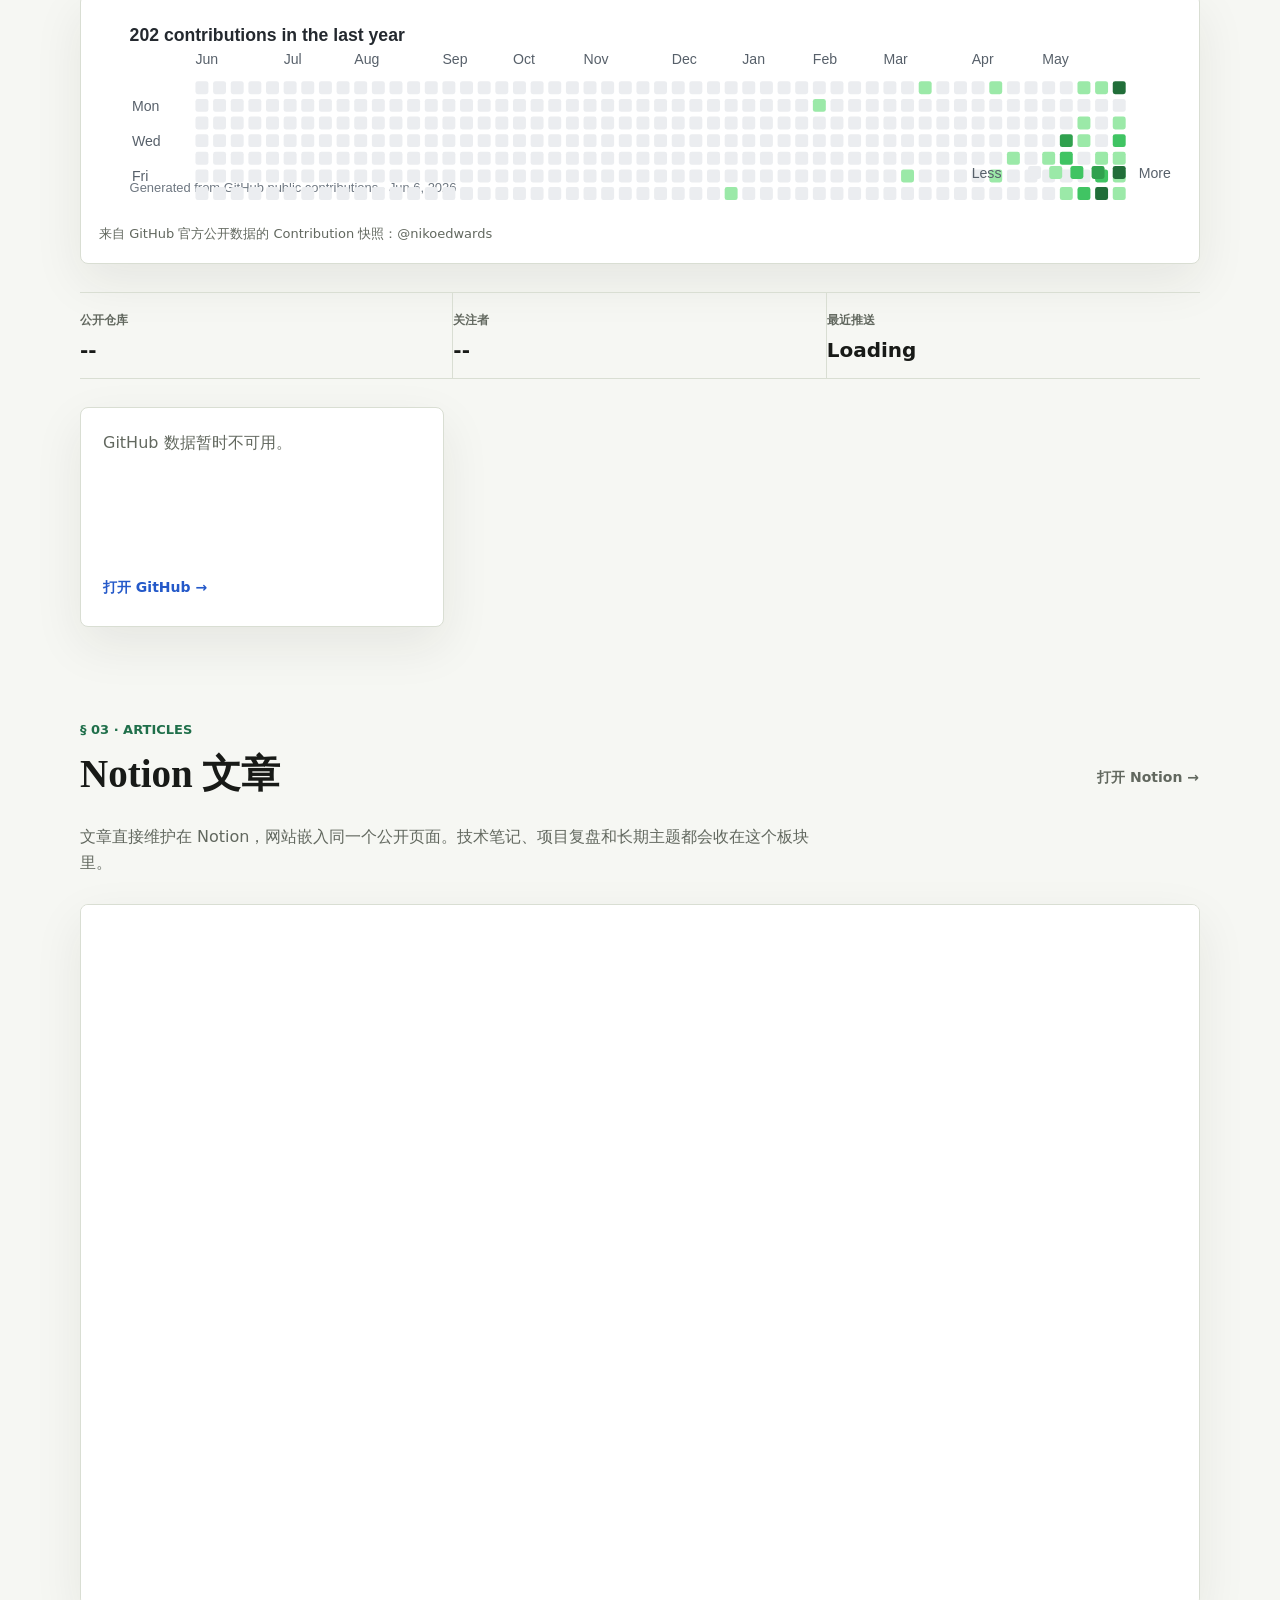
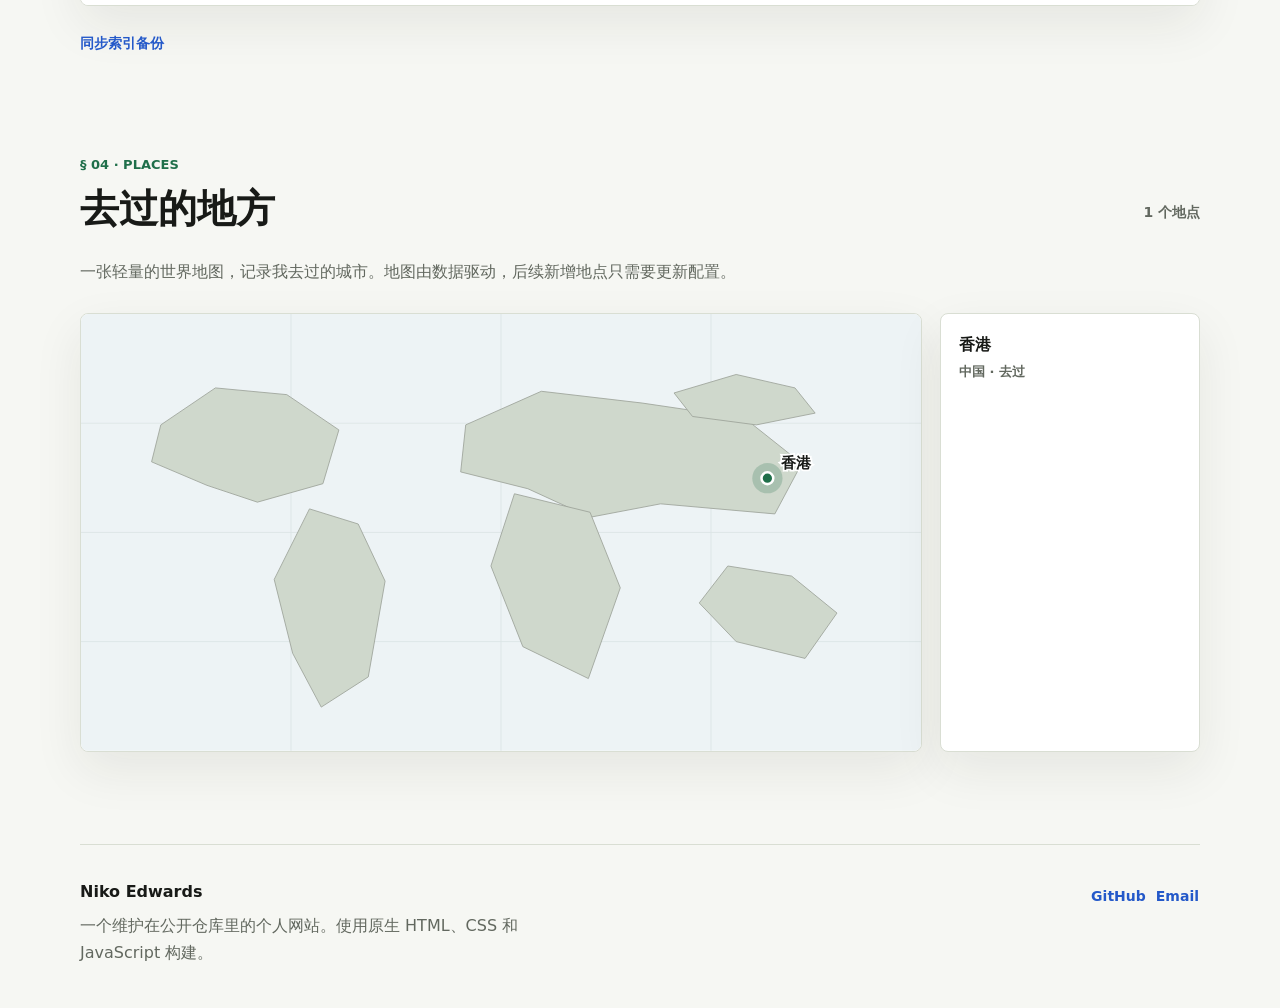
==== commit 6552ca40: "Use GitHub public contribution graph" ====
--- a/index.html
+++ b/index.html
@@ -125,8 +125,8 @@
 
         <figure class="contribution-frame">
           <img
-            src="https://ghchart.rshah.org/1f6f4a/nikoedwards"
-            alt="GitHub contribution graph for nikoedwards"
+            src="contributions.svg"
+            alt="Public GitHub contribution graph for nikoedwards"
             loading="lazy"
           />
           <figcaption data-i18n="github.contributionCaption">
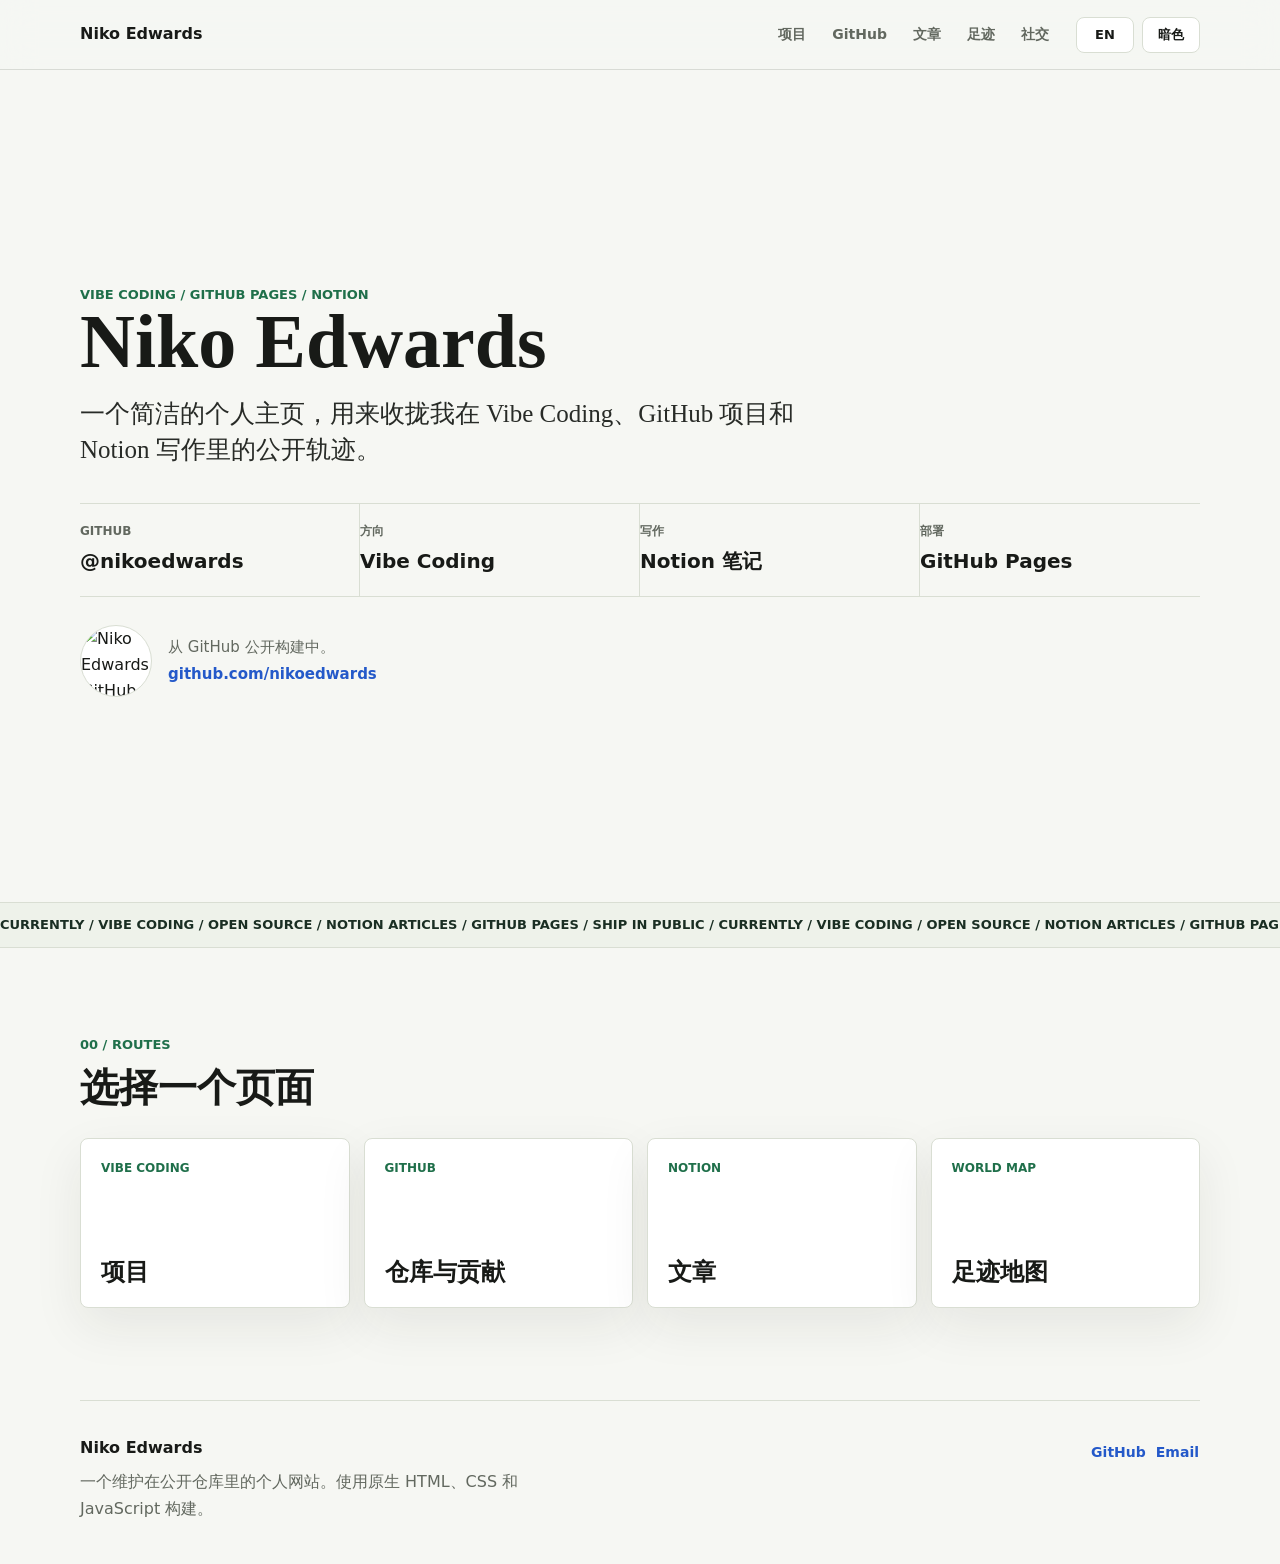
==== commit 14e61276: "Split site into routed pages" ====
--- a/index.html
+++ b/index.html
@@ -6,27 +6,27 @@
     <title>Niko Edwards - Personal Website</title>
     <meta
       name="description"
-      content="Niko Edwards 的个人网站，展示 Web Coding 项目、GitHub 仓库、Contribution 面板、Notion 文章和去过的地方。"
+      content="Niko Edwards personal website for Vibe Coding projects, GitHub repositories, Notion articles, and places visited."
     />
     <meta property="og:title" content="Niko Edwards - Personal Website" />
     <meta
       property="og:description"
-      content="Web Coding projects, GitHub repositories, Notion articles, and places visited."
+      content="Vibe Coding projects, GitHub repositories, Notion articles, and places visited."
     />
     <meta property="og:type" content="website" />
     <link rel="stylesheet" href="styles.css" />
     <script defer src="script.js"></script>
   </head>
-  <body>
+  <body data-page="home">
     <header class="site-header" aria-label="Primary">
       <div class="site-header-inner">
-        <a class="brand" href="#top">Niko Edwards</a>
+        <a class="brand" href="index.html">Niko Edwards</a>
         <div class="header-cluster">
           <nav class="nav-links" aria-label="Site navigation">
-            <a href="#projects" data-i18n="nav.projects">Projects</a>
-            <a href="#github" data-i18n="nav.github">GitHub</a>
-            <a href="#articles" data-i18n="nav.articles">Articles</a>
-            <a href="#places" data-i18n="nav.places">Places</a>
+            <a href="projects.html" data-nav="projects" data-i18n="nav.projects">Projects</a>
+            <a href="github.html" data-nav="github" data-i18n="nav.github">GitHub</a>
+            <a href="articles.html" data-nav="articles" data-i18n="nav.articles">Articles</a>
+            <a href="places.html" data-nav="places" data-i18n="nav.places">Places</a>
             <a href="#elsewhere" data-i18n="nav.elsewhere">Elsewhere</a>
           </nav>
           <div class="display-controls" aria-label="Display controls">
@@ -43,10 +43,11 @@
 
     <main id="top">
       <section class="hero" aria-labelledby="hero-title">
-        <div class="hero-kicker" data-i18n="hero.kicker">Web Coding / GitHub Pages / Notion</div>
+        <div class="hero-kicker" data-i18n="hero.kicker">Vibe Coding / GitHub Pages / Notion</div>
         <h1 id="hero-title">Niko Edwards</h1>
         <p class="hero-copy" data-i18n="hero.copy">
-          一个简洁的个人主页，用来收拢我在 Web Coding、GitHub 项目和 Notion 写作里的公开轨迹。
+          A simple personal site for collecting my public trail across Vibe Coding, GitHub projects, and
+          Notion writing.
         </p>
 
         <div class="hero-meta" aria-label="Profile summary">
@@ -56,7 +57,7 @@
           </div>
           <div>
             <span data-i18n="hero.meta.focusLabel">Focus</span>
-            <strong data-i18n="hero.meta.focusValue">Web Coding</strong>
+            <strong data-i18n="hero.meta.focusValue">Vibe Coding</strong>
           </div>
           <div>
             <span data-i18n="hero.meta.writingLabel">Writing</span>
@@ -86,134 +87,33 @@
 
       <div class="ticker" aria-hidden="true">
         <div id="ticker-line">
-          CURRENTLY · WEB CODING · OPEN SOURCE · NOTION ARTICLES · GITHUB PAGES · SHIP IN PUBLIC ·
-          CURRENTLY · WEB CODING · OPEN SOURCE · NOTION ARTICLES · GITHUB PAGES · SHIP IN PUBLIC ·
+          CURRENTLY / VIBE CODING / OPEN SOURCE / NOTION ARTICLES / GITHUB PAGES / SHIP IN PUBLIC /
+          CURRENTLY / VIBE CODING / OPEN SOURCE / NOTION ARTICLES / GITHUB PAGES / SHIP IN PUBLIC /
         </div>
       </div>
 
-      <section id="projects" class="section" aria-labelledby="projects-title">
-        <div class="section-index" data-i18n="projects.index">§ 01 · WEB CODING</div>
+      <section class="section route-overview" aria-labelledby="overview-title">
+        <div class="section-index" data-i18n="overview.index">00 / ROUTES</div>
         <div class="section-head">
-          <h2 id="projects-title" data-i18n="projects.title">Projects shipped on the web</h2>
-          <a
-            class="text-link"
-            href="https://github.com/nikoedwards"
-            target="_blank"
-            rel="noreferrer"
-            data-i18n="projects.allGithub"
-          >
-            All GitHub →
+          <h2 id="overview-title" data-i18n="overview.title">Choose a page</h2>
+        </div>
+        <div class="route-grid">
+          <a class="route-card" href="projects.html">
+            <span data-i18n="overview.projectsKicker">Vibe Coding</span>
+            <strong data-i18n="overview.projectsTitle">Projects</strong>
           </a>
-        </div>
-        <div id="project-grid" class="project-grid" aria-live="polite"></div>
-      </section>
-
-      <section id="github" class="section github-section" aria-labelledby="github-title">
-        <div class="section-index" data-i18n="github.index">§ 02 · GITHUB</div>
-        <div class="section-head">
-          <h2 id="github-title" data-i18n="github.title">Repositories and contribution graph</h2>
-          <a
-            class="text-link"
-            href="https://github.com/nikoedwards?tab=repositories"
-            target="_blank"
-            rel="noreferrer"
-            data-i18n="github.repositories"
-          >
-            Repositories →
+          <a class="route-card" href="github.html">
+            <span data-i18n="overview.githubKicker">GitHub</span>
+            <strong data-i18n="overview.githubTitle">Repositories</strong>
           </a>
-        </div>
-
-        <figure class="contribution-frame">
-          <img
-            src="contributions.svg"
-            alt="Public GitHub contribution graph for nikoedwards"
-            loading="lazy"
-          />
-          <figcaption data-i18n="github.contributionCaption">
-            Live GitHub contribution graph for @nikoedwards
-          </figcaption>
-        </figure>
-
-        <div class="repo-summary" aria-label="GitHub summary">
-          <div>
-            <span data-i18n="github.publicRepos">Public repos</span>
-            <strong id="repo-count">--</strong>
-          </div>
-          <div>
-            <span data-i18n="github.followers">Followers</span>
-            <strong id="follower-count">--</strong>
-          </div>
-          <div>
-            <span data-i18n="github.latestPush">Latest push</span>
-            <strong id="latest-push">Loading</strong>
-          </div>
-        </div>
-
-        <div id="repo-grid" class="repo-grid" aria-live="polite">
-          <article class="repo-card loading-card" data-i18n="github.loading">Loading GitHub repositories...</article>
-        </div>
-      </section>
-
-      <section id="articles" class="section" aria-labelledby="articles-title">
-        <div class="section-index" data-i18n="articles.index">§ 03 · ARTICLES</div>
-        <div class="section-head">
-          <h2 id="articles-title" data-i18n="articles.title">Notion journal</h2>
-          <a id="notion-link" class="text-link" href="#" target="_blank" rel="noreferrer" data-i18n="articles.open">
-            Open Notion →
+          <a class="route-card" href="articles.html">
+            <span data-i18n="overview.articlesKicker">Notion</span>
+            <strong data-i18n="overview.articlesTitle">Articles</strong>
           </a>
-        </div>
-        <p class="section-copy" data-i18n="articles.copy">
-          文章直接维护在 Notion，网站嵌入同一个公开页面。技术笔记、项目复盘和长期主题都会收在这个板块里。
-        </p>
-
-        <div class="notion-embed-shell">
-          <iframe
-            id="notion-frame"
-            class="notion-frame"
-            title="Niko Edwards Notion articles"
-            loading="lazy"
-            frameborder="0"
-            allowfullscreen
-          ></iframe>
-        </div>
-
-        <details class="article-fallback">
-          <summary data-i18n="articles.fallbackTitle">Synced article index</summary>
-          <div id="article-grid" class="article-grid" aria-live="polite">
-            <article class="article-card loading-card" data-i18n="articles.loading">Loading articles...</article>
-          </div>
-        </details>
-      </section>
-
-      <section id="places" class="section" aria-labelledby="places-title">
-        <div class="section-index" data-i18n="places.index">§ 04 · PLACES</div>
-        <div class="section-head">
-          <h2 id="places-title" data-i18n="places.title">Places I've been</h2>
-          <span id="visited-count" class="text-badge">1 place</span>
-        </div>
-        <p class="section-copy" data-i18n="places.copy">
-          一张轻量的世界地图，记录我去过的城市。地图由数据驱动，后续新增地点只需要更新配置。
-        </p>
-
-        <div class="map-panel">
-          <svg class="world-map" viewBox="0 0 1000 520" role="img" aria-labelledby="map-title map-desc">
-            <title id="map-title">Visited places map</title>
-            <desc id="map-desc">A simplified world map with Hong Kong highlighted.</desc>
-            <rect class="map-ocean" width="1000" height="520" rx="8"></rect>
-            <g class="map-grid" aria-hidden="true">
-              <path d="M0 130H1000M0 260H1000M0 390H1000M250 0V520M500 0V520M750 0V520"></path>
-            </g>
-            <g class="map-land" aria-hidden="true">
-              <path d="M95 132 160 88 245 96 307 138 288 202 210 224 150 204 84 176Z"></path>
-              <path d="M272 232 330 250 362 318 342 432 286 468 252 404 230 316Z"></path>
-              <path d="M458 132 548 92 668 106 790 124 858 178 826 238 690 226 606 242 532 208 452 188Z"></path>
-              <path d="M516 214 606 236 642 326 604 434 526 396 488 300Z"></path>
-              <path d="M770 300 846 312 900 356 862 410 780 390 736 344Z"></path>
-              <path d="M706 94 780 72 850 88 874 118 804 132 728 122Z"></path>
-            </g>
-            <g id="visited-markers" class="visited-markers"></g>
-          </svg>
-          <div id="visited-list" class="visited-list" aria-label="Visited places"></div>
+          <a class="route-card" href="places.html">
+            <span data-i18n="overview.placesKicker">World Map</span>
+            <strong data-i18n="overview.placesTitle">Places</strong>
+          </a>
         </div>
       </section>
     </main>
--- a/styles.css
+++ b/styles.css
@@ -132,6 +132,7 @@
 }
 
 .nav-links a:hover,
+.nav-links a[aria-current="page"],
 .footer-links a:hover,
 .text-link:hover {
   color: var(--ink);
@@ -157,6 +158,10 @@
 main {
   width: min(1120px, calc(100% - 40px));
   margin: 0 auto;
+}
+
+.page-main {
+  padding-top: 64px;
 }
 
 .hero {
@@ -301,6 +306,17 @@
   padding: 0 0 92px;
 }
 
+.page-hero {
+  padding: 36px 0 34px;
+}
+
+.page-hero h1 {
+  max-width: 760px;
+  margin-bottom: 0;
+  font-size: 58px;
+  line-height: 1.02;
+}
+
 .section-head {
   display: flex;
   align-items: flex-end;
@@ -325,6 +341,41 @@
   color: var(--muted);
 }
 
+.route-grid {
+  display: grid;
+  grid-template-columns: repeat(4, minmax(0, 1fr));
+  gap: 14px;
+}
+
+.route-card {
+  min-height: 170px;
+  display: flex;
+  flex-direction: column;
+  justify-content: space-between;
+  padding: 20px;
+  border: 1px solid var(--line);
+  border-radius: 8px;
+  background: var(--panel);
+  box-shadow: var(--shadow);
+}
+
+.route-card span {
+  color: var(--green);
+  font-size: 12px;
+  font-weight: 900;
+  text-transform: uppercase;
+}
+
+.route-card strong {
+  color: var(--ink);
+  font-size: 24px;
+  line-height: 1.15;
+}
+
+.route-card:hover {
+  border-color: color-mix(in srgb, var(--green) 55%, var(--line));
+}
+
 .project-grid,
 .repo-grid,
 .article-grid {
@@ -514,89 +565,30 @@
   font-weight: 800;
 }
 
-.map-panel {
-  display: grid;
-  grid-template-columns: minmax(0, 1fr) 260px;
-  gap: 18px;
-  align-items: stretch;
-}
-
-.world-map {
-  width: 100%;
-  min-height: 360px;
-  display: block;
+.visited-map {
+  height: min(72vh, 720px);
+  min-height: 520px;
+  overflow: hidden;
   border: 1px solid var(--line);
   border-radius: 8px;
   background: var(--panel);
   box-shadow: var(--shadow);
 }
 
-.map-ocean {
-  fill: var(--map-water);
-}
-
-.map-grid path {
-  fill: none;
-  stroke: var(--map-grid);
-  stroke-width: 1;
-}
-
-.map-land path {
-  fill: var(--map-land);
-  stroke: color-mix(in srgb, var(--map-land) 72%, var(--ink));
-  stroke-width: 1;
-}
-
-.visited-marker .pin-halo {
-  fill: color-mix(in srgb, var(--green) 22%, transparent);
-}
-
-.visited-marker .pin {
-  fill: var(--green);
-  stroke: var(--panel);
-  stroke-width: 3;
-}
-
-.visited-marker text {
-  fill: var(--ink);
-  font-size: 18px;
-  font-weight: 800;
-  paint-order: stroke;
-  stroke: var(--panel);
-  stroke-width: 4;
-}
-
-.visited-list {
-  display: grid;
-  gap: 10px;
-  align-content: start;
-  padding: 18px;
-  border: 1px solid var(--line);
-  border-radius: 8px;
-  background: var(--panel);
-  box-shadow: var(--shadow);
-}
-
-.visited-item {
-  display: grid;
-  gap: 2px;
-  padding-bottom: 10px;
-  border-bottom: 1px solid var(--line);
-}
-
-.visited-item:last-child {
-  padding-bottom: 0;
-  border-bottom: 0;
-}
-
-.visited-item strong {
-  font-size: 16px;
-}
-
-.visited-item span {
-  color: var(--muted);
-  font-size: 13px;
-  font-weight: 700;
+.visited-map .leaflet-container,
+.visited-map {
+  font-family:
+    Inter, ui-sans-serif, system-ui, -apple-system, BlinkMacSystemFont, "Segoe UI", sans-serif;
+}
+
+.leaflet-control-attribution {
+  color: #3f4740;
+  font-size: 11px;
+}
+
+[data-theme="dark"] .leaflet-control-attribution {
+  color: #d4ddd0;
+  background: rgba(17, 21, 17, 0.82);
 }
 
 .site-footer {
@@ -684,7 +676,7 @@
   .project-grid,
   .repo-grid,
   .article-grid,
-  .map-panel {
+  .route-grid {
     grid-template-columns: 1fr;
   }
 
@@ -698,9 +690,22 @@
     font-size: 32px;
   }
 
+  .page-main {
+    padding-top: 44px;
+  }
+
+  .page-hero h1 {
+    font-size: 42px;
+  }
+
   .notion-embed-shell {
     height: 72vh;
     min-height: 520px;
+  }
+
+  .visited-map {
+    height: 64vh;
+    min-height: 430px;
   }
 
   .site-footer {
@@ -765,7 +770,12 @@
     padding-bottom: 72px;
   }
 
-  .world-map {
-    min-height: 270px;
-  }
-}
+  .route-card {
+    min-height: 132px;
+  }
+
+  .visited-map {
+    height: 60vh;
+    min-height: 360px;
+  }
+}
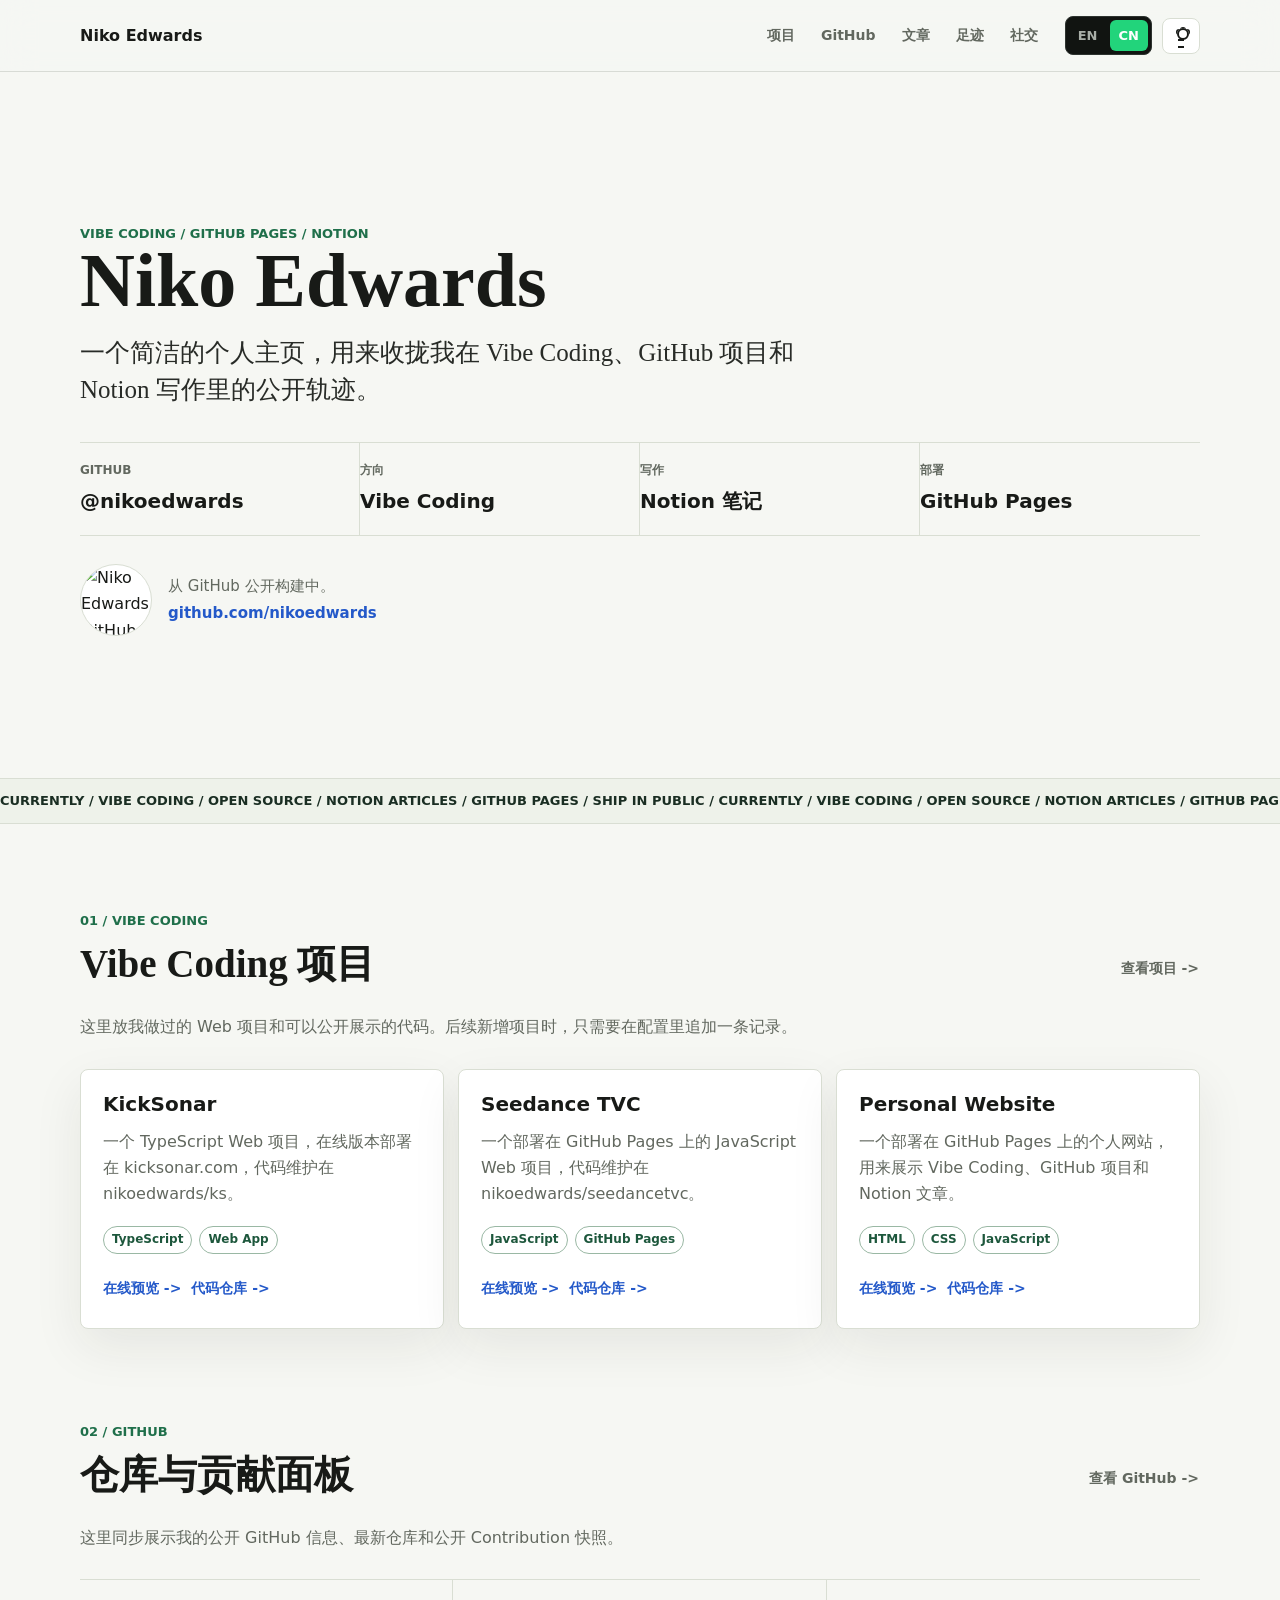
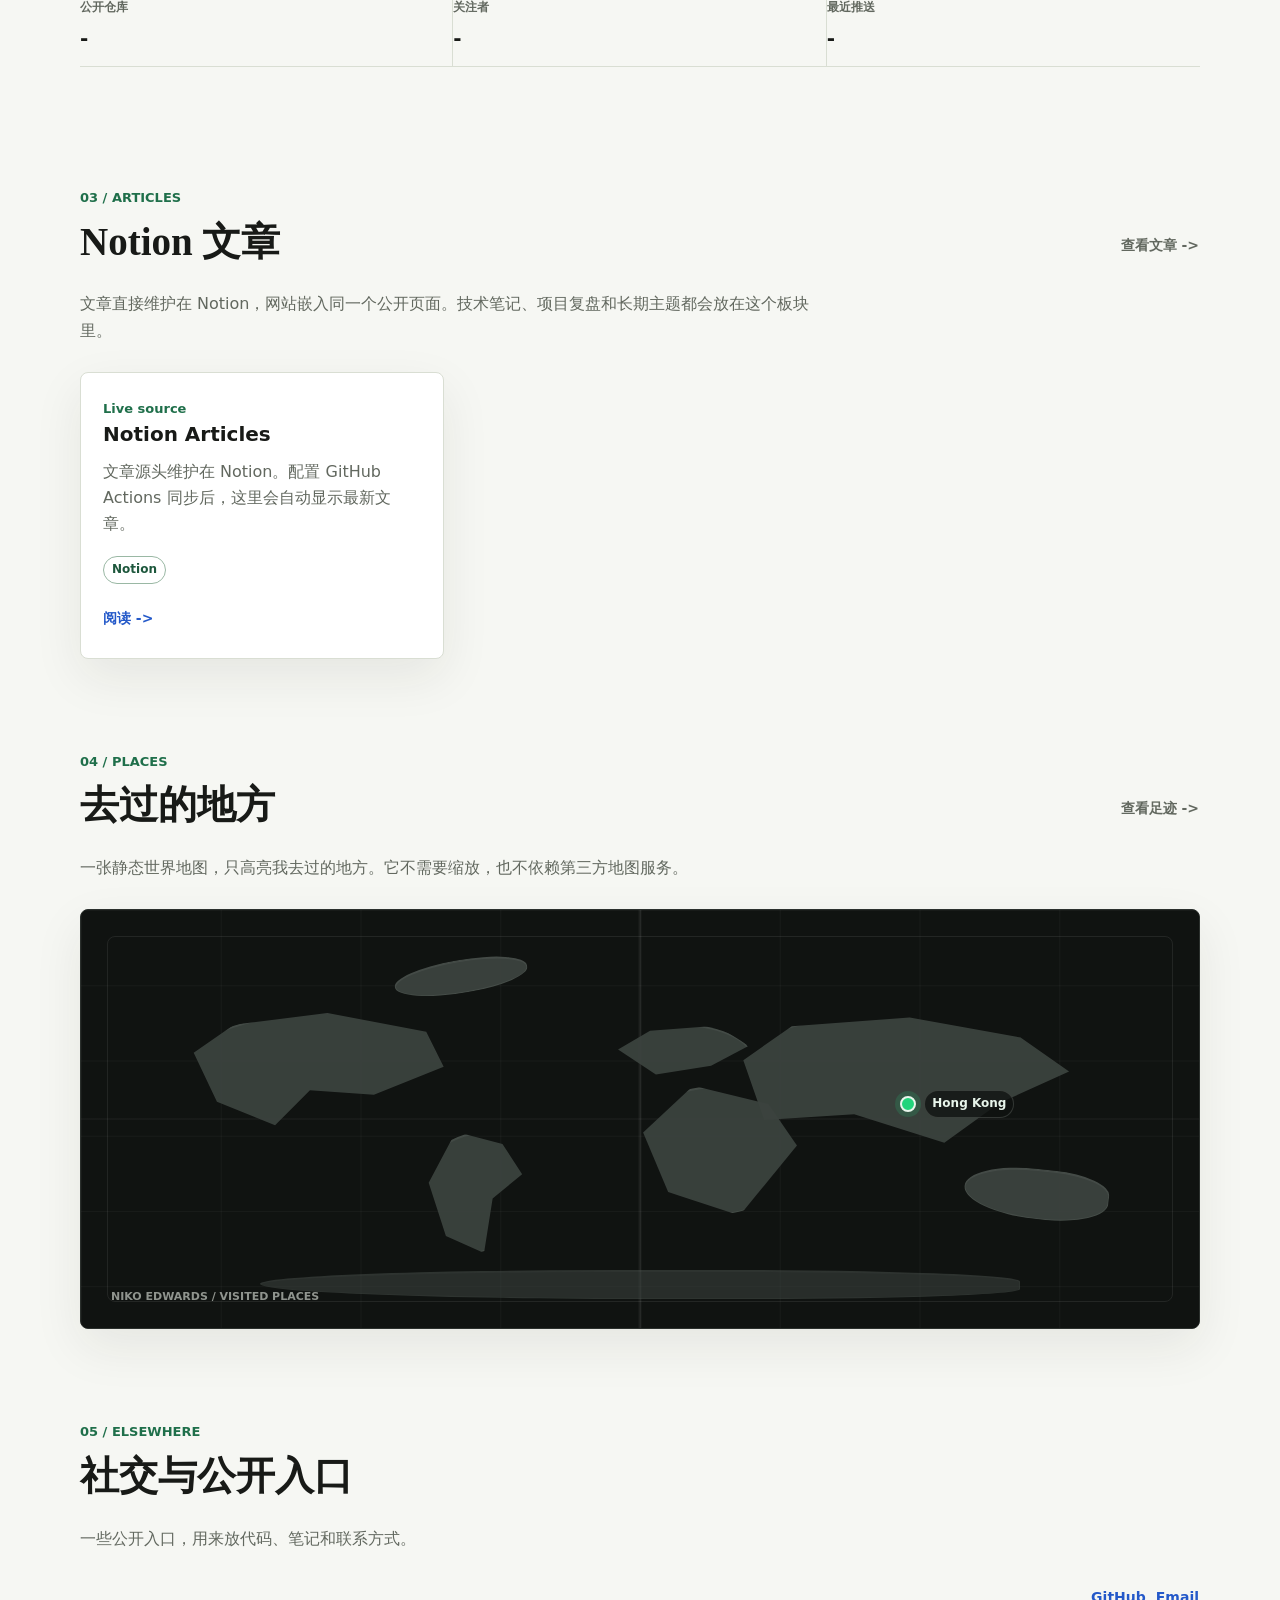
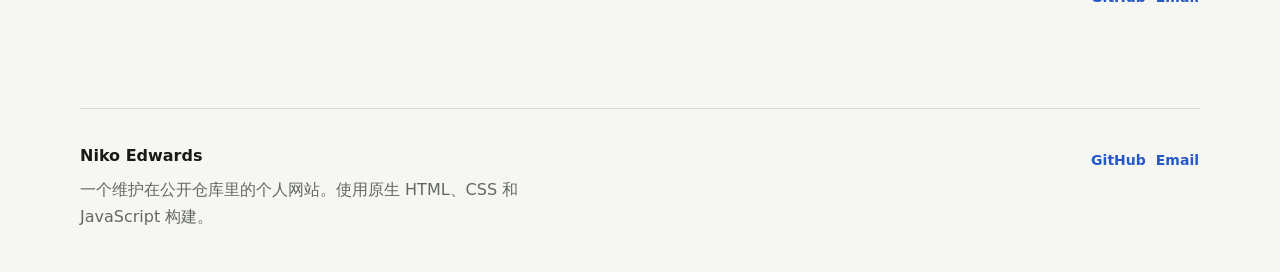
==== commit dea76416: "Restore home overview and static map" ====
--- a/index.html
+++ b/index.html
@@ -30,11 +30,12 @@
             <a href="#elsewhere" data-i18n="nav.elsewhere">Elsewhere</a>
           </nav>
           <div class="display-controls" aria-label="Display controls">
-            <button id="language-toggle" class="control-button" type="button" aria-label="Switch language">
-              EN
-            </button>
-            <button id="theme-toggle" class="control-button" type="button" aria-label="Switch theme">
-              Dark
+            <div class="language-switch" role="group" aria-label="Language">
+              <button class="language-option" type="button" data-locale-option="en">EN</button>
+              <button class="language-option" type="button" data-locale-option="zh">CN</button>
+            </div>
+            <button id="theme-toggle" class="icon-button" type="button" aria-label="Switch theme">
+              <span class="theme-icon" aria-hidden="true"></span>
             </button>
           </div>
         </div>
@@ -92,29 +93,91 @@
         </div>
       </div>
 
-      <section class="section route-overview" aria-labelledby="overview-title">
-        <div class="section-index" data-i18n="overview.index">00 / ROUTES</div>
+      <section class="section" aria-labelledby="home-projects-title">
+        <div class="section-index" data-i18n="projects.index">01 / VIBE CODING</div>
         <div class="section-head">
-          <h2 id="overview-title" data-i18n="overview.title">Choose a page</h2>
+          <h2 id="home-projects-title" data-i18n="projects.title">Vibe Coding projects</h2>
+          <a class="text-link" href="projects.html" data-i18n="home.viewProjects">View projects -></a>
         </div>
-        <div class="route-grid">
-          <a class="route-card" href="projects.html">
-            <span data-i18n="overview.projectsKicker">Vibe Coding</span>
-            <strong data-i18n="overview.projectsTitle">Projects</strong>
-          </a>
-          <a class="route-card" href="github.html">
-            <span data-i18n="overview.githubKicker">GitHub</span>
-            <strong data-i18n="overview.githubTitle">Repositories</strong>
-          </a>
-          <a class="route-card" href="articles.html">
-            <span data-i18n="overview.articlesKicker">Notion</span>
-            <strong data-i18n="overview.articlesTitle">Articles</strong>
-          </a>
-          <a class="route-card" href="places.html">
-            <span data-i18n="overview.placesKicker">World Map</span>
-            <strong data-i18n="overview.placesTitle">Places</strong>
-          </a>
+        <p class="section-copy" data-i18n="projects.copy">
+          A focused view of web projects and public code.
+        </p>
+        <div id="project-grid" class="project-grid"></div>
+      </section>
+
+      <section class="section" aria-labelledby="home-github-title">
+        <div class="section-index" data-i18n="github.index">02 / GITHUB</div>
+        <div class="section-head">
+          <h2 id="home-github-title" data-i18n="github.title">Repositories and contribution graph</h2>
+          <a class="text-link" href="github.html" data-i18n="home.viewGithub">View GitHub -></a>
         </div>
+        <p class="section-copy" data-i18n="github.copy">
+          Public GitHub profile details, recent repositories, and the public contribution snapshot live here.
+        </p>
+        <div class="repo-summary" aria-label="GitHub summary">
+          <div>
+            <span data-i18n="github.publicRepos">Public repos</span>
+            <strong id="repo-count">-</strong>
+          </div>
+          <div>
+            <span data-i18n="github.followers">Followers</span>
+            <strong id="follower-count">-</strong>
+          </div>
+          <div>
+            <span data-i18n="github.latestPush">Latest push</span>
+            <strong id="latest-push">-</strong>
+          </div>
+        </div>
+      </section>
+
+      <section class="section" aria-labelledby="home-articles-title">
+        <div class="section-index" data-i18n="articles.index">03 / ARTICLES</div>
+        <div class="section-head">
+          <h2 id="home-articles-title" data-i18n="articles.title">Notion journal</h2>
+          <a class="text-link" href="articles.html" data-i18n="home.viewArticles">View articles -></a>
+        </div>
+        <p class="section-copy" data-i18n="articles.copy">
+          Articles are maintained directly in Notion.
+        </p>
+        <div id="article-grid" class="article-grid">
+          <article class="article-card loading-card" data-i18n="articles.loading">Loading articles...</article>
+        </div>
+      </section>
+
+      <section class="section" aria-labelledby="home-places-title">
+        <div class="section-index" data-i18n="places.index">04 / PLACES</div>
+        <div class="section-head">
+          <h2 id="home-places-title" data-i18n="places.title">Places I've been</h2>
+          <a class="text-link" href="places.html" data-i18n="home.viewPlaces">View places -></a>
+        </div>
+        <p class="section-copy" data-i18n="places.copy">
+          A static world map with visited regions highlighted.
+        </p>
+        <div class="visited-map visited-map-preview" aria-label="Static visited places map">
+          <div class="map-viewport">
+            <div class="map-grid-lines" aria-hidden="true"></div>
+            <span class="map-land greenland"></span>
+            <span class="map-land north-america"></span>
+            <span class="map-land south-america"></span>
+            <span class="map-land europe"></span>
+            <span class="map-land africa"></span>
+            <span class="map-land asia"></span>
+            <span class="map-land australia"></span>
+            <span class="map-land antarctica"></span>
+            <span class="map-pin hong-kong"><span>Hong Kong</span></span>
+          </div>
+        </div>
+      </section>
+
+      <section class="section social-overview" aria-labelledby="home-social-title">
+        <div class="section-index" data-i18n="home.socialIndex">05 / ELSEWHERE</div>
+        <div class="section-head">
+          <h2 id="home-social-title" data-i18n="home.socialTitle">Elsewhere</h2>
+        </div>
+        <p class="section-copy" data-i18n="home.socialCopy">
+          A few public places where I keep code, notes, and contact details.
+        </p>
+        <nav class="home-social-links footer-links" aria-label="Social links" data-social-links></nav>
       </section>
     </main>
 
@@ -125,7 +188,7 @@
           Personal website maintained in public. Built with plain HTML, CSS, and JavaScript.
         </p>
       </div>
-      <nav id="social-links" class="footer-links" aria-label="Social links"></nav>
+      <nav id="social-links" class="footer-links" aria-label="Social links" data-social-links></nav>
     </footer>
   </body>
 </html>
--- a/styles.css
+++ b/styles.css
@@ -13,6 +13,11 @@
   --map-water: #edf3f5;
   --map-land: #cfd8cc;
   --map-grid: #dce4e5;
+  --contrib-0: #e4e9df;
+  --contrib-1: #b8e9c6;
+  --contrib-2: #76d493;
+  --contrib-3: #36aa62;
+  --contrib-4: #1f6f4a;
   --shadow: 0 18px 50px rgba(32, 43, 30, 0.08);
 }
 
@@ -31,6 +36,11 @@
   --map-water: #151d20;
   --map-land: #2d3a2d;
   --map-grid: #263236;
+  --contrib-0: #253025;
+  --contrib-1: #2f6b45;
+  --contrib-2: #3f9f63;
+  --contrib-3: #67c584;
+  --contrib-4: #a6f1b9;
   --shadow: 0 18px 50px rgba(0, 0, 0, 0.28);
 }
 
@@ -44,6 +54,7 @@
 
 body {
   margin: 0;
+  overflow-x: hidden;
   background:
     linear-gradient(180deg, rgba(var(--paper-rgb), 0.72), rgba(var(--paper-rgb), 0) 340px),
     var(--paper);
@@ -85,7 +96,7 @@
 }
 
 .site-header-inner {
-  width: min(1120px, calc(100% - 40px));
+  width: min(1120px, calc(100vw - 40px));
   display: flex;
   align-items: center;
   justify-content: space-between;
@@ -139,24 +150,104 @@
   border-bottom-color: var(--green);
 }
 
-.control-button {
-  min-width: 58px;
-  min-height: 36px;
-  padding: 6px 10px;
+.display-controls {
+  align-items: center;
+  gap: 10px;
+}
+
+.language-switch {
+  display: inline-flex;
+  align-items: center;
+  gap: 3px;
+  padding: 3px;
+  border: 1px solid #2d332f;
+  border-radius: 8px;
+  background: #111411;
+}
+
+.language-option {
+  min-width: 38px;
+  min-height: 30px;
+  padding: 5px 9px;
+  border: 0;
+  border-radius: 6px;
+  background: transparent;
+  color: #a8aea7;
+  font-size: 13px;
+  font-weight: 900;
+}
+
+.language-option.is-active {
+  background: #22d47b;
+  color: #ffffff;
+}
+
+.icon-button {
+  width: 38px;
+  height: 36px;
+  display: inline-grid;
+  place-items: center;
+  padding: 0;
   border: 1px solid var(--line);
   border-radius: 8px;
   background: var(--panel);
   color: var(--ink);
-  font-size: 13px;
-  font-weight: 800;
-}
-
-.control-button:hover {
+}
+
+.icon-button:hover {
   border-color: var(--green);
 }
 
+.theme-icon {
+  position: relative;
+  width: 18px;
+  height: 18px;
+  display: block;
+}
+
+.theme-icon::before {
+  content: "";
+  position: absolute;
+  left: 5px;
+  top: 1px;
+  width: 8px;
+  height: 8px;
+  border: 2px solid currentColor;
+  border-radius: 50%;
+  box-shadow:
+    0 -4px 0 -3px currentColor,
+    4px -2px 0 -3px currentColor,
+    -4px -2px 0 -3px currentColor;
+}
+
+.theme-icon::after {
+  content: "";
+  position: absolute;
+  left: 6px;
+  top: 12px;
+  width: 6px;
+  height: 5px;
+  border-top: 2px solid currentColor;
+  border-bottom: 2px solid currentColor;
+}
+
+[data-theme="dark"] .theme-icon::before {
+  left: 2px;
+  top: 2px;
+  width: 15px;
+  height: 15px;
+  border: 0;
+  border-radius: 50%;
+  background: currentColor;
+  box-shadow: 5px 0 0 var(--panel) inset;
+}
+
+[data-theme="dark"] .theme-icon::after {
+  display: none;
+}
+
 main {
-  width: min(1120px, calc(100% - 40px));
+  width: min(1120px, calc(100vw - 40px));
   margin: 0 auto;
 }
 
@@ -165,7 +256,7 @@
 }
 
 .hero {
-  min-height: calc(100vh - 68px);
+  min-height: min(720px, calc(86vh - 68px));
   display: flex;
   flex-direction: column;
   justify-content: center;
@@ -195,6 +286,7 @@
   line-height: 0.96;
   font-weight: 700;
   letter-spacing: 0;
+  overflow-wrap: break-word;
 }
 
 .hero-copy {
@@ -204,6 +296,7 @@
   font-family: Georgia, "Times New Roman", serif;
   font-size: 25px;
   line-height: 1.45;
+  overflow-wrap: anywhere;
 }
 
 .hero-meta,
@@ -315,6 +408,7 @@
   margin-bottom: 0;
   font-size: 58px;
   line-height: 1.02;
+  overflow-wrap: anywhere;
 }
 
 .section-head {
@@ -339,41 +433,7 @@
   max-width: 760px;
   margin-bottom: 28px;
   color: var(--muted);
-}
-
-.route-grid {
-  display: grid;
-  grid-template-columns: repeat(4, minmax(0, 1fr));
-  gap: 14px;
-}
-
-.route-card {
-  min-height: 170px;
-  display: flex;
-  flex-direction: column;
-  justify-content: space-between;
-  padding: 20px;
-  border: 1px solid var(--line);
-  border-radius: 8px;
-  background: var(--panel);
-  box-shadow: var(--shadow);
-}
-
-.route-card span {
-  color: var(--green);
-  font-size: 12px;
-  font-weight: 900;
-  text-transform: uppercase;
-}
-
-.route-card strong {
-  color: var(--ink);
-  font-size: 24px;
-  line-height: 1.15;
-}
-
-.route-card:hover {
-  border-color: color-mix(in srgb, var(--green) 55%, var(--line));
+  overflow-wrap: anywhere;
 }
 
 .project-grid,
@@ -454,24 +514,150 @@
 
 .contribution-frame {
   margin: 0 0 18px;
-  padding: 18px;
-  overflow: auto;
+  padding: 22px;
+  overflow: hidden;
   border: 1px solid var(--line);
   border-radius: 8px;
   background: var(--panel);
   box-shadow: var(--shadow);
 }
 
-.contribution-frame img {
-  min-width: 720px;
+.contribution-top {
+  display: flex;
+  align-items: flex-start;
+  justify-content: space-between;
+  gap: 18px;
+  margin-bottom: 18px;
+}
+
+.contribution-stat {
+  display: grid;
+  gap: 2px;
+}
+
+.contribution-stat strong {
+  color: var(--ink);
+  font-family: Georgia, "Times New Roman", serif;
+  font-size: 26px;
+  line-height: 1.1;
+}
+
+.contribution-stat span,
+.contribution-legend {
+  color: var(--muted);
+  font-size: 13px;
+  font-weight: 800;
+}
+
+.contribution-legend {
+  min-height: 28px;
+  display: inline-flex;
+  align-items: center;
+  gap: 6px;
+  white-space: nowrap;
+}
+
+.contribution-legend-cell,
+.contribution-cell {
+  width: 11px;
+  height: 11px;
+  display: block;
+  border: 1px solid color-mix(in srgb, var(--line) 74%, transparent);
+  border-radius: 2px;
+  background: var(--contrib-0);
+}
+
+.contribution-scroll {
   width: 100%;
-  height: auto;
+  overflow-x: auto;
+  overflow-y: hidden;
+  padding-bottom: 6px;
+}
+
+.contribution-chart {
+  --cell: 11px;
+  --gap: 4px;
+  width: max-content;
+  min-width: 100%;
+}
+
+.contribution-months {
+  width: max-content;
+  display: grid;
+  grid-template-columns: repeat(var(--weeks), var(--cell));
+  column-gap: var(--gap);
+  margin-left: 45px;
+  margin-bottom: 8px;
+  color: var(--muted);
+  font-size: 12px;
+}
+
+.contribution-months span {
+  min-width: 0;
+  overflow: hidden;
+  white-space: nowrap;
+}
+
+.contribution-body {
+  display: grid;
+  grid-template-columns: 35px max-content;
+  gap: 10px;
+  align-items: start;
+}
+
+.contribution-weekdays,
+.contribution-grid {
+  display: grid;
+  grid-template-rows: repeat(7, var(--cell));
+  row-gap: var(--gap);
+}
+
+.contribution-weekdays {
+  color: var(--muted);
+  font-size: 12px;
+  line-height: 11px;
+}
+
+.contribution-grid {
+  grid-template-columns: repeat(var(--weeks), var(--cell));
+  column-gap: var(--gap);
+}
+
+.contribution-cell[data-level="0"],
+.contribution-legend-cell[data-level="0"] {
+  background: var(--contrib-0);
+}
+
+.contribution-cell[data-level="1"],
+.contribution-legend-cell[data-level="1"] {
+  background: var(--contrib-1);
+}
+
+.contribution-cell[data-level="2"],
+.contribution-legend-cell[data-level="2"] {
+  background: var(--contrib-2);
+}
+
+.contribution-cell[data-level="3"],
+.contribution-legend-cell[data-level="3"] {
+  background: var(--contrib-3);
+}
+
+.contribution-cell[data-level="4"],
+.contribution-legend-cell[data-level="4"] {
+  background: var(--contrib-4);
+}
+
+.contribution-empty {
+  margin: 0;
+  color: var(--muted);
 }
 
 .contribution-frame figcaption {
-  margin-top: 10px;
+  margin-top: 14px;
   color: var(--muted);
   font-size: 13px;
+  overflow-wrap: anywhere;
 }
 
 .repo-summary {
@@ -566,33 +752,182 @@
 }
 
 .visited-map {
-  height: min(72vh, 720px);
+  height: min(70vh, 660px);
   min-height: 520px;
   overflow: hidden;
-  border: 1px solid var(--line);
+  border: 1px solid #2b302d;
   border-radius: 8px;
-  background: var(--panel);
+  background:
+    linear-gradient(180deg, rgba(255, 255, 255, 0.03), rgba(255, 255, 255, 0)),
+    #101311;
   box-shadow: var(--shadow);
 }
 
-.visited-map .leaflet-container,
-.visited-map {
-  font-family:
-    Inter, ui-sans-serif, system-ui, -apple-system, BlinkMacSystemFont, "Segoe UI", sans-serif;
-}
-
-.leaflet-control-attribution {
-  color: #3f4740;
+.visited-map-preview {
+  height: 420px;
+  min-height: 420px;
+}
+
+.map-viewport {
+  position: relative;
+  width: 100%;
+  height: 100%;
+  overflow: hidden;
+  background:
+    linear-gradient(rgba(255, 255, 255, 0.035) 1px, transparent 1px),
+    linear-gradient(90deg, rgba(255, 255, 255, 0.035) 1px, transparent 1px),
+    #101311;
+  background-size: 100% 18%, 12.5% 100%, auto;
+}
+
+.map-viewport::before {
+  content: "";
+  position: absolute;
+  inset: 26px;
+  border: 1px solid rgba(255, 255, 255, 0.08);
+  border-radius: 8px;
+  pointer-events: none;
+}
+
+.map-viewport::after {
+  content: "NIKO EDWARDS / VISITED PLACES";
+  position: absolute;
+  left: 30px;
+  bottom: 22px;
+  color: rgba(236, 241, 232, 0.58);
   font-size: 11px;
-}
-
-[data-theme="dark"] .leaflet-control-attribution {
-  color: #d4ddd0;
-  background: rgba(17, 21, 17, 0.82);
+  font-weight: 900;
+  letter-spacing: 0;
+}
+
+.map-grid-lines {
+  position: absolute;
+  inset: 0;
+  background:
+    linear-gradient(90deg, transparent 49.8%, rgba(255, 255, 255, 0.08) 50%, transparent 50.2%),
+    linear-gradient(transparent 49.8%, rgba(255, 255, 255, 0.08) 50%, transparent 50.2%);
+  pointer-events: none;
+}
+
+.map-land {
+  position: absolute;
+  display: block;
+  background: #3c433f;
+  border: 1px solid rgba(213, 221, 211, 0.08);
+  box-shadow: inset 0 1px 0 rgba(255, 255, 255, 0.06);
+  opacity: 0.95;
+}
+
+.greenland {
+  left: 28%;
+  top: 12%;
+  width: 12%;
+  height: 8%;
+  border-radius: 48% 52% 46% 54%;
+  transform: rotate(-10deg);
+}
+
+.north-america {
+  left: 8%;
+  top: 24%;
+  width: 26%;
+  height: 28%;
+  border-radius: 58% 34% 50% 42%;
+  clip-path: polygon(8% 36%, 22% 12%, 54% 2%, 88% 18%, 94% 48%, 70% 72%, 48% 68%, 36% 98%, 16% 78%);
+}
+
+.south-america {
+  left: 30%;
+  top: 53%;
+  width: 11%;
+  height: 29%;
+  border-radius: 55% 38% 58% 42%;
+  clip-path: polygon(32% 0, 70% 10%, 86% 35%, 62% 55%, 55% 100%, 24% 86%, 10% 42%);
+}
+
+.europe {
+  left: 47%;
+  top: 27%;
+  width: 13%;
+  height: 15%;
+  border-radius: 44% 56% 42% 58%;
+  clip-path: polygon(8% 42%, 30% 12%, 76% 4%, 98% 36%, 72% 68%, 34% 82%);
+}
+
+.africa {
+  left: 49%;
+  top: 42%;
+  width: 16%;
+  height: 31%;
+  border-radius: 52% 42% 58% 48%;
+  clip-path: polygon(36% 0, 78% 14%, 94% 46%, 62% 100%, 22% 82%, 8% 36%);
+}
+
+.asia {
+  left: 58%;
+  top: 25%;
+  width: 31%;
+  height: 34%;
+  border-radius: 42% 52% 44% 54%;
+  clip-path: polygon(4% 32%, 18% 8%, 52% 2%, 84% 16%, 98% 40%, 78% 62%, 62% 90%, 36% 70%, 10% 74%);
+}
+
+.australia {
+  left: 79%;
+  top: 62%;
+  width: 13%;
+  height: 12%;
+  border-radius: 52% 42% 48% 56%;
+  transform: rotate(6deg);
+}
+
+.antarctica {
+  left: 16%;
+  top: 86%;
+  width: 68%;
+  height: 7%;
+  border-radius: 55% 45% 40% 60%;
+  opacity: 0.55;
+}
+
+.map-pin {
+  position: absolute;
+  z-index: 2;
+  display: inline-flex;
+  align-items: center;
+  gap: 8px;
+  color: #e8f5eb;
+  font-size: 12px;
+  font-weight: 900;
+  transform: translate(-8px, -8px);
+  white-space: nowrap;
+}
+
+.map-pin::before {
+  content: "";
+  width: 12px;
+  height: 12px;
+  display: block;
+  border: 2px solid #e8f5eb;
+  border-radius: 50%;
+  background: #22d47b;
+  box-shadow: 0 0 0 5px rgba(34, 212, 123, 0.16);
+}
+
+.map-pin span {
+  padding: 3px 7px;
+  border: 1px solid rgba(232, 245, 235, 0.16);
+  border-radius: 999px;
+  background: rgba(16, 19, 17, 0.78);
+}
+
+.hong-kong {
+  left: 74%;
+  top: 45%;
 }
 
 .site-footer {
-  width: min(1120px, calc(100% - 40px));
+  width: min(1120px, calc(100vw - 40px));
   display: flex;
   justify-content: space-between;
   gap: 36px;
@@ -647,7 +982,7 @@
   main,
   .site-header-inner,
   .site-footer {
-    width: min(100% - 28px, 1120px);
+    width: calc(100vw - 28px);
   }
 
   .hero {
@@ -675,8 +1010,7 @@
 
   .project-grid,
   .repo-grid,
-  .article-grid,
-  .route-grid {
+  .article-grid {
     grid-template-columns: 1fr;
   }
 
@@ -695,7 +1029,9 @@
   }
 
   .page-hero h1 {
-    font-size: 42px;
+    font-size: 38px;
+    line-height: 1.08;
+    word-break: break-all;
   }
 
   .notion-embed-shell {
@@ -703,6 +1039,10 @@
     min-height: 520px;
   }
 
+  .contribution-top {
+    flex-direction: column;
+  }
+
   .visited-map {
     height: 64vh;
     min-height: 430px;
@@ -734,11 +1074,12 @@
   }
 
   h1 {
-    font-size: 42px;
+    font-size: 38px;
   }
 
   .hero-copy {
     font-size: 19px;
+    word-break: break-all;
   }
 
   .hero-meta,
@@ -770,10 +1111,6 @@
     padding-bottom: 72px;
   }
 
-  .route-card {
-    min-height: 132px;
-  }
-
   .visited-map {
     height: 60vh;
     min-height: 360px;
